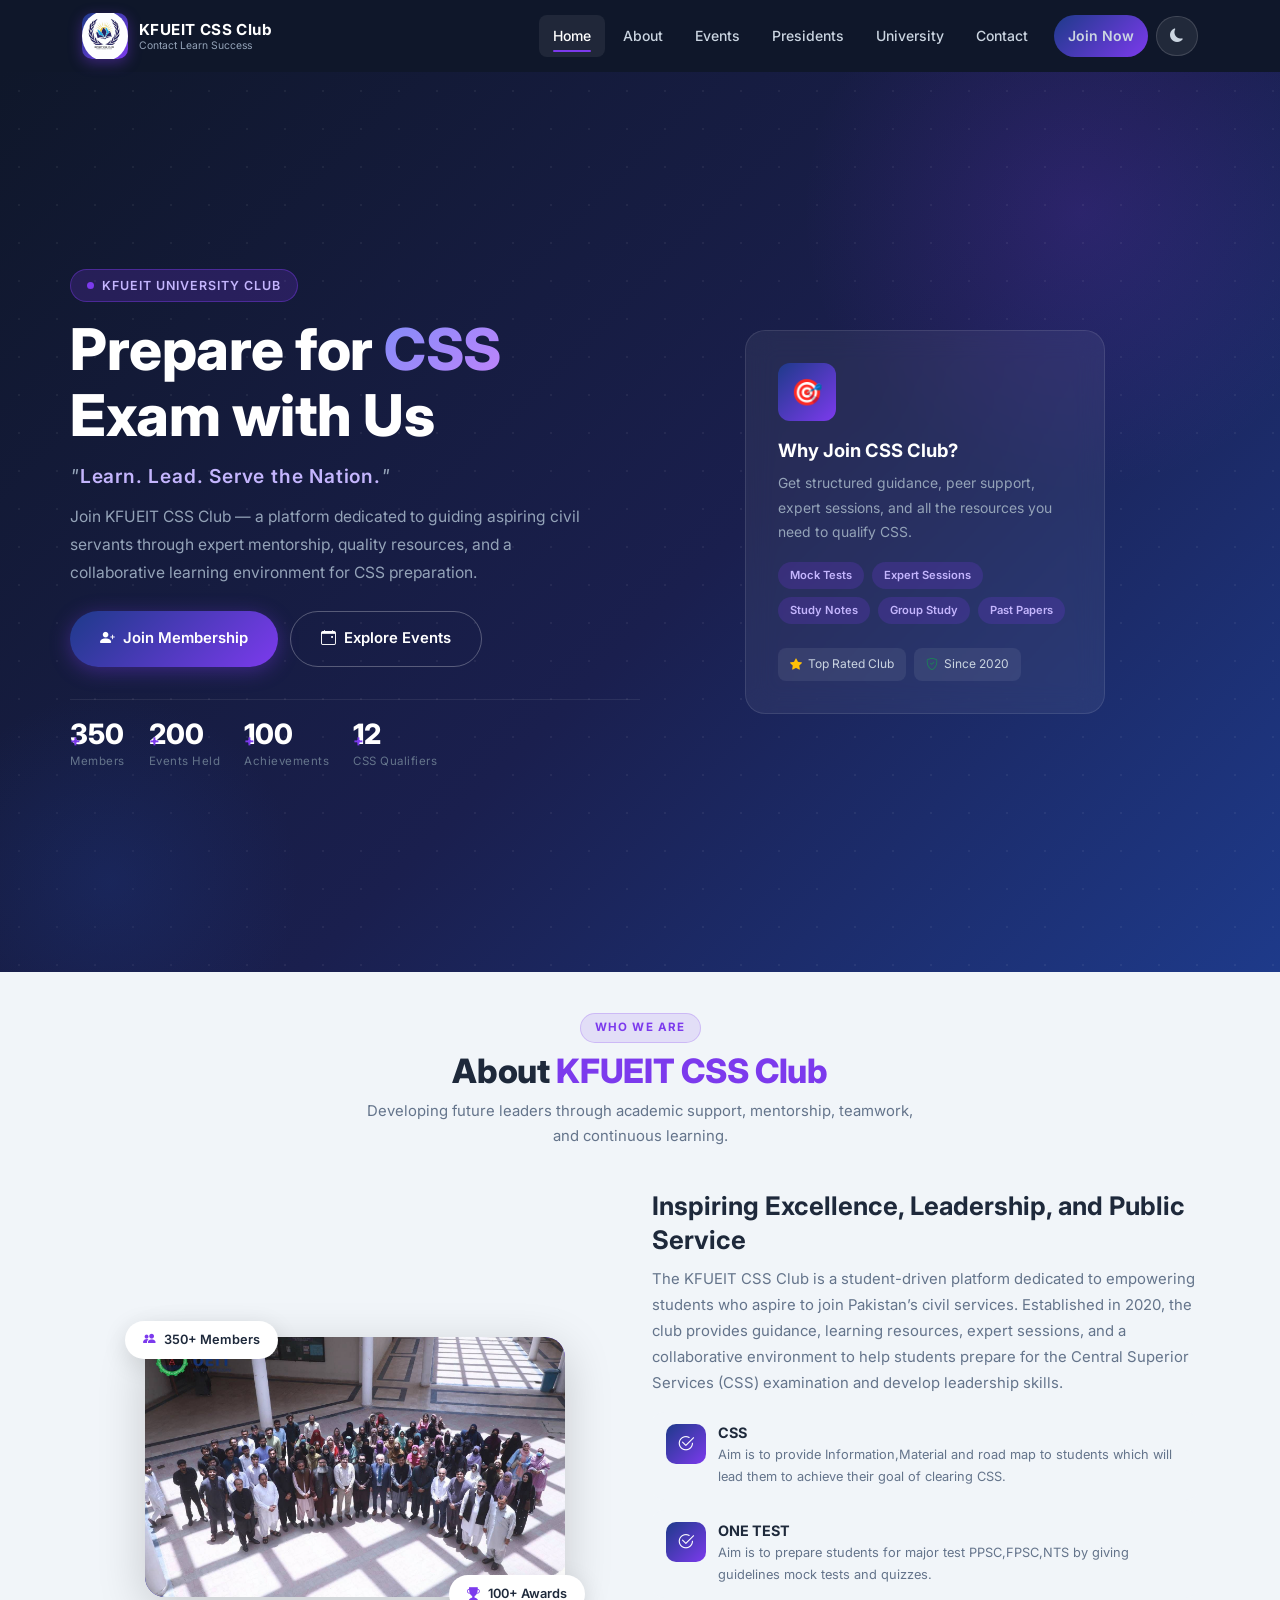
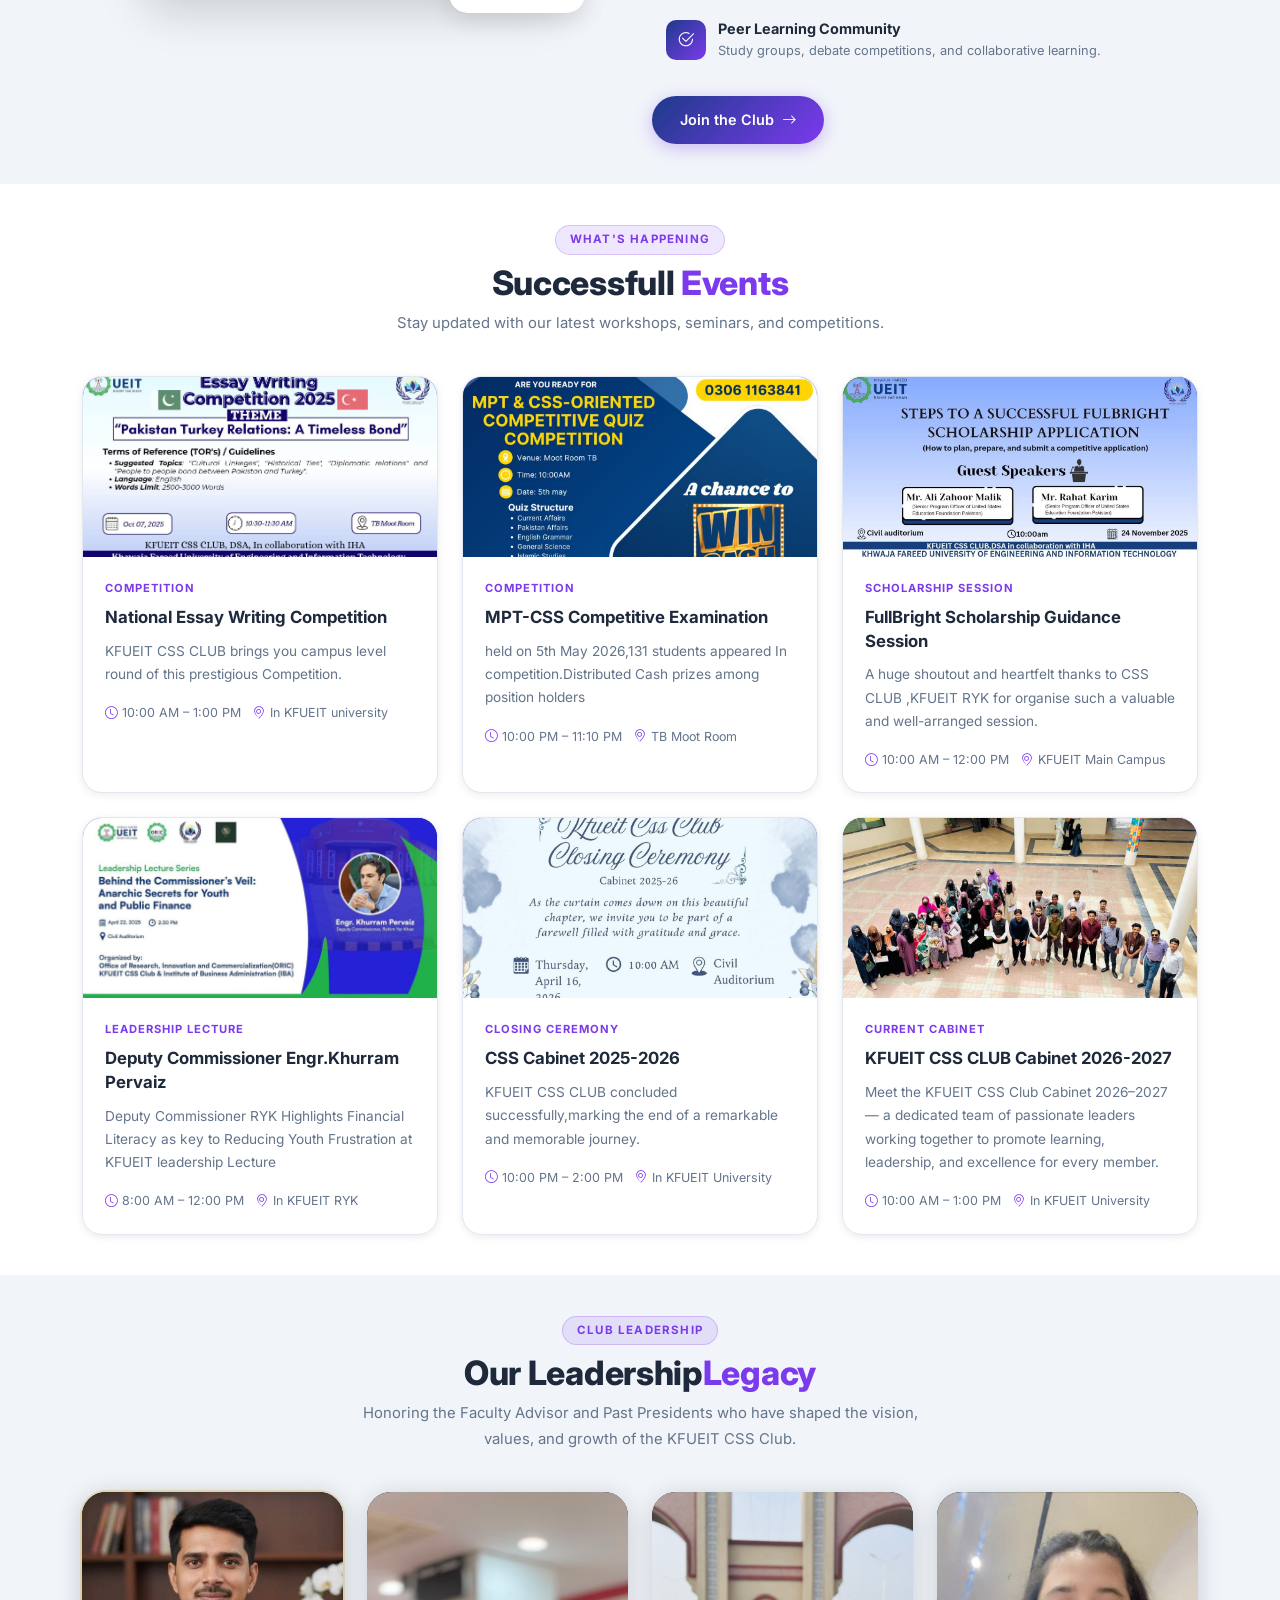
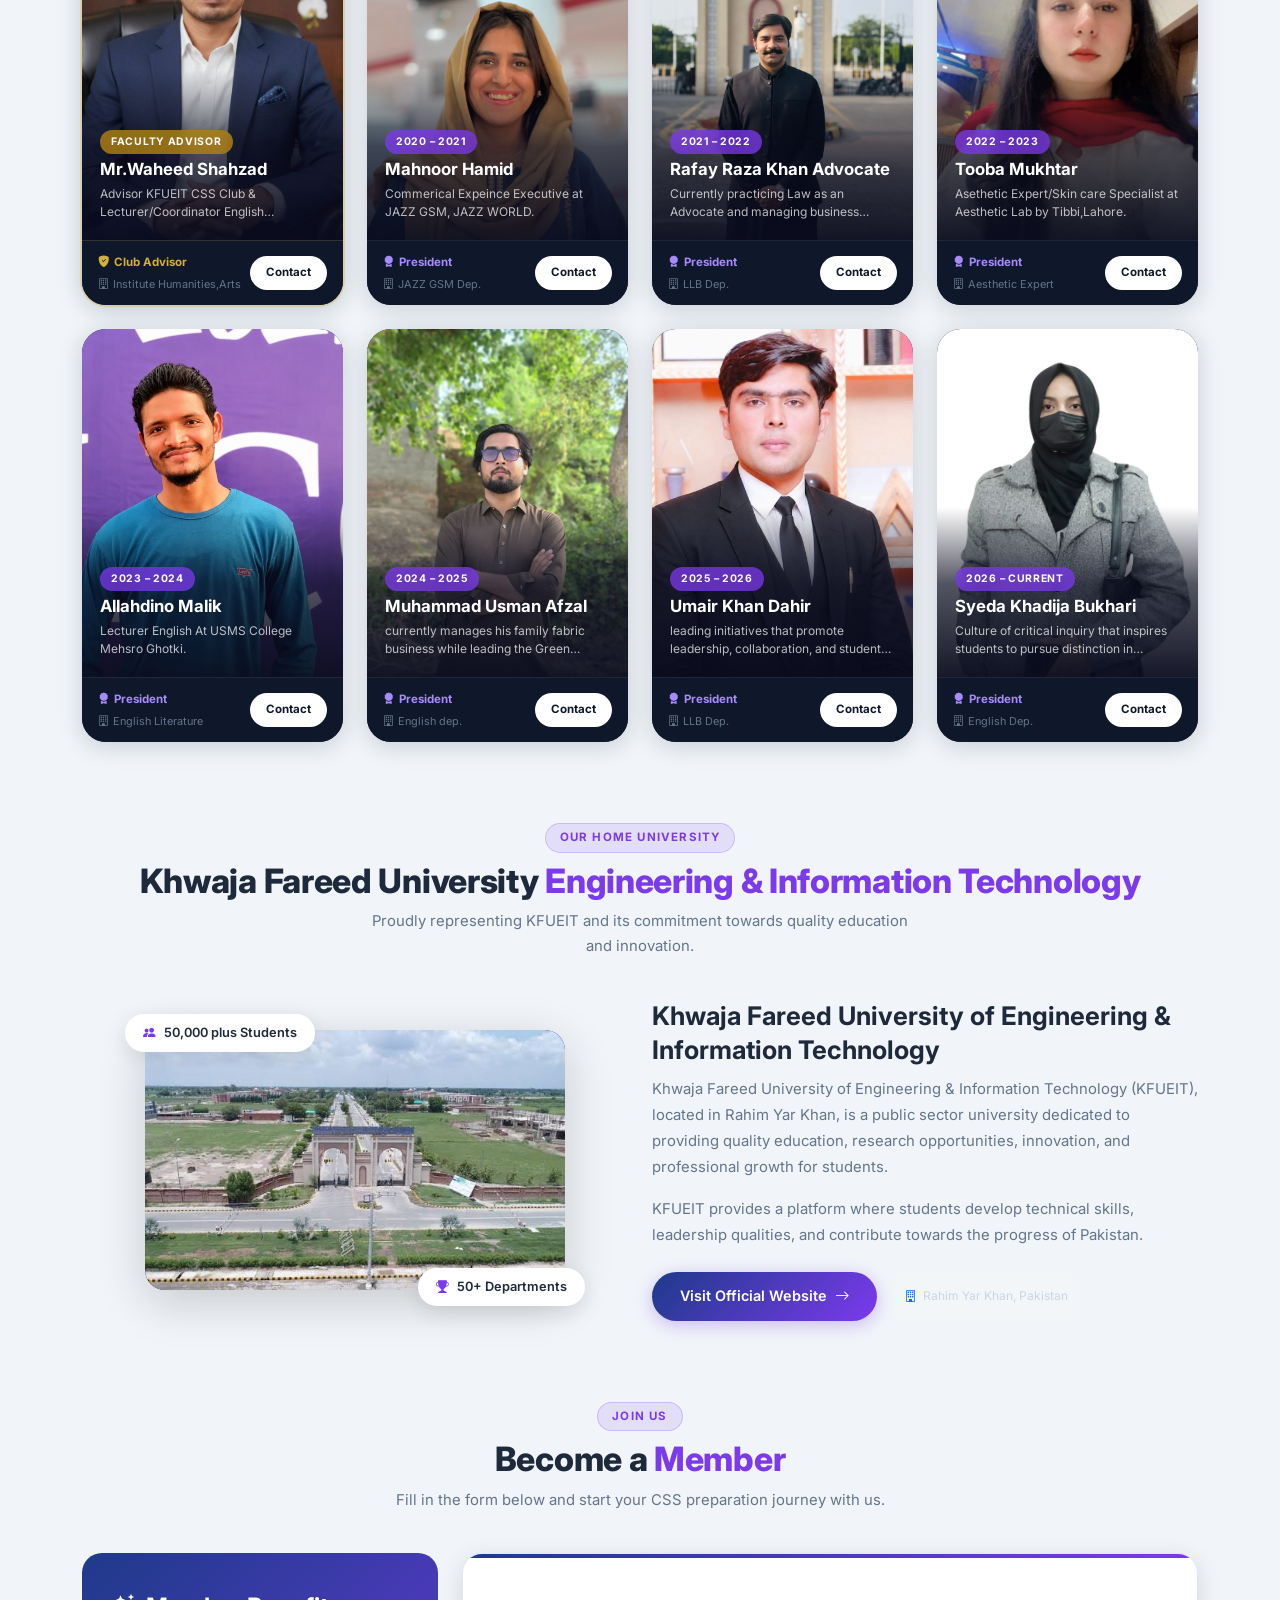
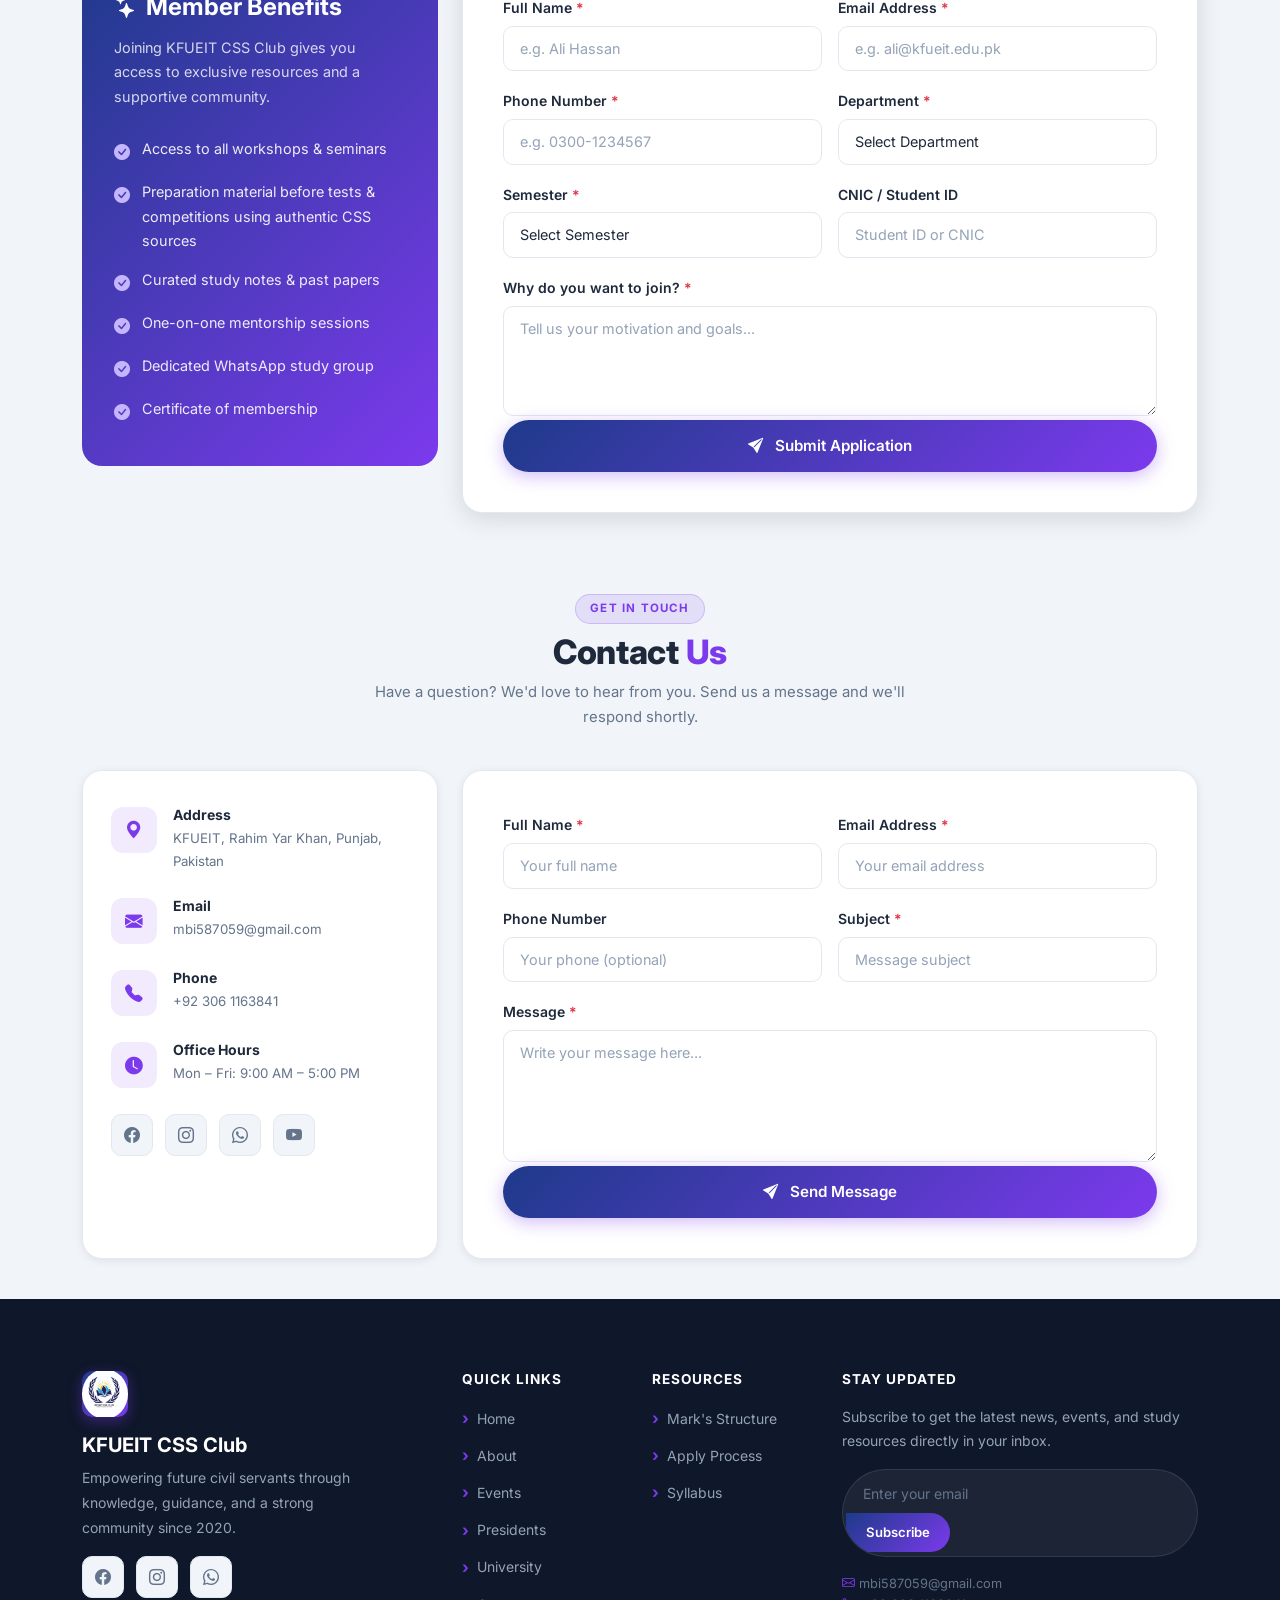
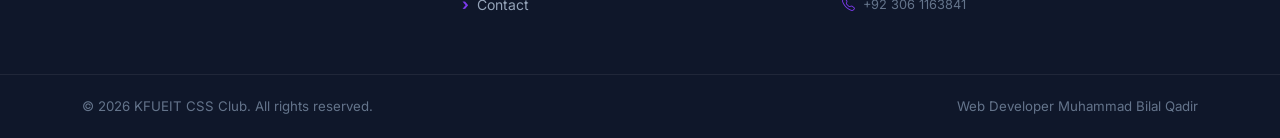
==== index.html @ d423f057 "Add headings, text lines, and dividers" ====
<!DOCTYPE html>
<html lang="en" data-theme="light">
<head>
  <meta charset="UTF-8" />
  <meta name="viewport" content="width=device-width, initial-scale=1.0" />
  <meta name="description" content="KFUEIT CSS Club - Central Superior Services Club. Learn, Lead, Serve the Nation." />
  <meta name="keywords" content="KFUEIT, CSS Club, Central Superior Services, Pakistan, University Club" />
  <title>KFUEIT CSS Club | Learn. Lead. Serve the Nation.</title>
  <!-- Bootstrap 5 -->
  <link href="https://cdn.jsdelivr.net/npm/bootstrap@5.3.2/dist/css/bootstrap.min.css" rel="stylesheet" />
  <!-- Bootstrap Icons -->
  <link href="https://cdn.jsdelivr.net/npm/bootstrap-icons@1.11.3/font/bootstrap-icons.css" rel="stylesheet" />
  <!-- Google Fonts -->
  <link href="https://fonts.googleapis.com/css2?family=Inter:wght@300;400;500;600;700;800;900&display=swap" rel="stylesheet" />
  <!-- Custom CSS -->
  <link rel="stylesheet" href="style.css" />
</head>
<body>   

<!-- ========== PRELOADER ========== -->
<div id="preloader">
  <div class="preloader-inner">
    <div class="preloader-logo">KFUEIT <span>CSS</span></div>
    <div class="preloader-spinner"></div>
    <p class="preloader-text">Loading...</p>
  </div>
</div>

<!-- ========== NAVBAR ========== -->
<nav class="navbar navbar-expand-lg" id="mainNav">
  <div class="container">
    <!-- Brand -->
    <a class="navbar-brand" href="index.html">
      <div class="brand-logo">
    <img src="Kfueitcsslogo.jpg" alt="KFUEIT CSS Club Logo" class="logo-img">
</div>
      <div class="brand-text">
        <span class="club-name">KFUEIT CSS Club</span>
        <span class="club-sub">Contact Learn Success</span>
      </div>
    </a>
    <!-- Toggler -->
    <button class="navbar-toggler" type="button" data-bs-toggle="collapse" data-bs-target="#navMenu">
      <span class="navbar-toggler-icon"></span>
    </button>
    <!-- Menu -->
    <div class="collapse navbar-collapse" id="navMenu">
      <ul class="navbar-nav ms-auto align-items-lg-center gap-lg-1">
        <li class="nav-item"><a class="nav-link active" href="#home">Home</a></li>
        <li class="nav-item"><a class="nav-link" href="#about">About</a></li>
        <li class="nav-item"><a class="nav-link" href="#events">Events</a></li>
        <li class="nav-item"><a class="nav-link" href="#gallery">Presidents</a></li>
        <li class="nav-item"><a class="nav-link" href="#University">University</a></li>
        <li class="nav-item"><a class="nav-link" href="#contact">Contact</a></li>
        <li class="nav-item ms-lg-2">
          <a class="nav-link nav-join-btn" href="#membership">Join Now</a>
        </li>
        <li class="nav-item ms-lg-1">
          <button id="darkModeToggle" title="Toggle Dark Mode">
            <i class="bi bi-moon-fill"></i>
          </button>
        </li>
      </ul>
    </div>
  </div>
</nav>
<!-- ========== HERO ========== -->
<section id="home" class="hero-section">
  <div class="hero-particles"></div>
  <div class="container">
    <div class="row align-items-center py-3" style="min-height:calc(100vh - 70px)">
      <div class="col-lg-6 hero-content" data-aos="fade-right">
        <div class="hero-badge"><span class="dot"></span> KFUEIT University Club</div>
        <h1 class="hero-title">
          Prepare for <span class="highlight">CSS</span><br/>
          Exam with Us
        </h1>
        <p class="hero-tagline">"<strong>Learn. Lead. Serve the Nation.</strong>"</p>
        <p class="hero-desc">
          Join KFUEIT CSS Club — a platform dedicated to guiding aspiring civil servants through expert mentorship, quality resources, and a collaborative learning environment for CSS preparation.
        </p>
        <div class="hero-actions">
          <a href="#membership" class="btn-hero-primary">
            <i class="bi bi-person-plus-fill"></i> Join Membership
          </a>
          <a href="#events" class="btn-hero-outline">
            <i class="bi bi-calendar-event"></i> Explore Events
          </a>
        </div>
        <div class="hero-stats">
          <div class="hero-stat-item">
            <span class="stat-number counter" data-target="350">0</span><sup>+</sup>
            <span class="stat-label">Members</span>
          </div>
          <div class="hero-stat-item">
            <span class="stat-number counter" data-target="200">0</span><sup>+</sup>
            <span class="stat-label">Events Held</span>
          </div>
          <div class="hero-stat-item">
            <span class="stat-number counter" data-target="100">0</span><sup>+</sup>
            <span class="stat-label">Achievements</span>
          </div>
          <div class="hero-stat-item">
            <span class="stat-number counter" data-target="12">0</span><sup>+</sup>
            <span class="stat-label">CSS Qualifiers</span>
          </div>
        </div> 
      </div>
      <div class="col-lg-6 d-flex justify-content-center mt-3 mt-lg-0" data-aos="fade-left">
        <div class="hero-card-float">
          <div class="card-icon">🎯</div>
          <h4>Why Join CSS Club?</h4>
          <p>Get structured guidance, peer support, expert sessions, and all the resources you need to qualify CSS.</p>
          <div class="card-tags">
            <span class="tag">Mock Tests</span>
            <span class="tag">Expert Sessions</span>
            <span class="tag">Study Notes</span>
            <span class="tag">Group Study</span>
            <span class="tag">Past Papers</span>
          </div>
          <div class="mt-4 d-flex gap-2">
            <div class="mini-stat">
              <i class="bi bi-star-fill text-warning"></i>
              <span>Top Rated Club</span>
            </div>
            <div class="mini-stat">
              <i class="bi bi-shield-check text-success"></i>
              <span>Since 2020</span>
            </div>
          </div>
        </div>
      </div>
    </div>
  </div>
  <!-- <div class="scroll-indicator">
    <span>Scroll Down</span>
    <div class="arrow"></div>
  </div> -->
</section>

<!-- ========== ABOUT PREVIEW ========== -->
<section id="about" class="section-pad bg-light-custom">
  <div class="container">
    <div class="section-header text-center" data-aos="fade-up">
      <span class="section-badge">Who We Are</span>
      <h2 class="section-title">About <span class="text-purple">KFUEIT CSS Club</span></h2>
      <p class="section-desc">Developing future leaders through academic support, mentorship, teamwork, and continuous learning.</p>
    </div>
    <div class="row align-items-center g-4 mt-0">
      <div class="col-lg-6" data-aos="fade-right">
        <div class="about-img-wrap">
          <div class="about-img-main d-flex align-items-center justify-content-center">
            <img src="About CSS.jpg" alt="KFUEIT CSS Club Group Photo"
                 style="width:100%;height:100%;object-fit:cover;border-radius:inherit;" />
          </div>
          <div class="about-badge-float top-badge">
            <i class="bi bi-people-fill"></i> 350+ Members
          </div>
          <div class="about-badge-float bottom-badge">
            <i class="bi bi-trophy-fill"></i> 100+ Awards
          </div>
        </div>
      </div>
      <div class="col-lg-6" data-aos="fade-left">
        <h3 class="about-heading">Inspiring Excellence, Leadership, and Public Service</h3>
        <p class="about-text">
          The KFUEIT CSS Club is a student-driven platform dedicated to empowering students who aspire to join Pakistan’s civil services. Established in 2020, the club provides guidance, learning resources, expert sessions, and a collaborative environment to help students prepare for the Central Superior Services (CSS) examination and develop leadership skills.
        </p>
        <div class="about-features">
          <div class="feature-item">
            <div class="feature-icon"><i class="bi bi-check2-circle"></i></div>
            <div>
              <h6>CSS</h6>
              <p>Aim is to provide Information,Material and road map to students which will lead them to achieve their goal of clearing CSS.</p>
            </div>
          </div>
          <div class="feature-item">
            <div class="feature-icon"><i class="bi bi-check2-circle"></i></div>
            <div>
              <h6>ONE TEST</h6>
              <p>Aim is to prepare students for major test PPSC,FPSC,NTS by giving guidelines mock tests and quizzes.</p>
            </div>
          </div>
          <div class="feature-item">
            <div class="feature-icon"><i class="bi bi-check2-circle"></i></div>
            <div>
              <h6>Peer Learning Community</h6>
              <p>Study groups, debate competitions, and collaborative learning.</p>
            </div>
          </div>
        </div>
        <a href="#membership" class="btn-primary-custom mt-3">Join the Club <i class="bi bi-arrow-right"></i></a>
      </div>
    </div>
  </div>
</section>

<!-- ========== STATS COUNTERS ========== -->
<!-- <section class="stats-section">
  <div class="container">
    <div class="row g-4 text-center">
      <div class="col-6 col-md-3" data-aos="zoom-in" data-aos-delay="0">
        <div class="stat-card">
          <div class="stat-icon"><i class="bi bi-people-fill"></i></div>
          <div class="stat-num counter" data-target="350">0</div><sup>+</sup>
          <div class="stat-lbl">Active Members</div>
        </div>
      </div>
      <div class="col-6 col-md-3" data-aos="zoom-in" data-aos-delay="100">
        <div class="stat-card">
          <div class="stat-icon"><i class="bi bi-calendar-check-fill"></i></div>
          <div class="stat-num counter" data-target="45">0</div><sup>+</sup>
          <div class="stat-lbl">Events Organized</div>
        </div>
      </div>
      <div class="col-6 col-md-3" data-aos="zoom-in" data-aos-delay="200">
        <div class="stat-card">
          <div class="stat-icon"><i class="bi bi-trophy-fill"></i></div>
          <div class="stat-num counter" data-target="28">0</div><sup>+</sup>
          <div class="stat-lbl">Achievements</div>
        </div>
      </div>
      <div class="col-6 col-md-3" data-aos="zoom-in" data-aos-delay="300">
        <div class="stat-card">
          <div class="stat-icon"><i class="bi bi-award-fill"></i></div>
          <div class="stat-num counter" data-target="12">0</div><sup>+</sup>
          <div class="stat-lbl">CSS Qualifiers</div>
        </div>
      </div>
    </div>
  </div>
</section> -->


<!-- ========== EVENTS ========== -->
<section id="events" class="section-pad">
  <div class="container">
    <div class="section-header text-center" data-aos="fade-up">
      <span class="section-badge">What's Happening</span>
      <h2 class="section-title">Successfull <span class="text-purple">Events</span></h2>
      <p class="section-desc">Stay updated with our latest workshops, seminars, and competitions.</p>
    </div>
    <div class="row g-4 mt-0">

      <!-- Event Card 1 -->
      <div class="col-md-6 col-lg-4" data-aos="fade-up" data-aos-delay="0">
        <div class="event-card">
          <div class="event-card-img">
            <!-- Cover image — click to open gallery modal -->
            <img src="assets/Event01/01P.jpg"
                 alt="CSS Essay Writing Masterclass"
                 class="event-cover-img"
                 onerror="this.style.display='none';"
                 data-bs-toggle="modal" data-bs-target="#eventModal1" />
            <!-- Emoji fallback shown when no cover image -->
            <span class="event-emoji">📚</span>
            <span class="event-date-badge">Sept 26, 2025</span>
            <!-- View Photos trigger -->
            <button class="event-gallery-btn"
                    data-bs-toggle="modal" data-bs-target="#eventModal1">
              <i class="bi bi-images"></i> View Photos
            </button>
          </div>
          <div class="event-card-body">
            <div class="event-category">Competition</div>
            <h5>National Essay Writing Competition</h5>
            <p>KFUEIT CSS CLUB brings you campus level round of this prestigious Competition.</p>
            <div class="event-meta">
              <span><i class="bi bi-clock"></i> 10:00 AM – 1:00 PM</span>
              <span><i class="bi bi-geo-alt"></i>In KFUEIT university</span>
            </div>
          </div>
        </div>
      </div>

      <!-- Event Card 2 -->
      <div class="col-md-6 col-lg-4" data-aos="fade-up" data-aos-delay="100">
        <div class="event-card">
          <div class="event-card-img" style="background: linear-gradient(135deg,#7C3AED,#1E3A8A);">
            <img src="assets/MPTCSS/event02F.jpg"
                 alt="Career in Civil Services"
                 class="event-cover-img"
                 onerror="this.style.display='none';"
                 data-bs-toggle="modal" data-bs-target="#eventModal2" />
            <span class="event-emoji">🎤</span>
            <span class="event-date-badge">May 13, 2025</span>
            <button class="event-gallery-btn"
                    data-bs-toggle="modal" data-bs-target="#eventModal2">
              <i class="bi bi-images"></i> View Photos
            </button>
          </div>
          <div class="event-card-body">
            <div class="event-category">Competition</div>
            <h5>MPT-CSS Competitive Examination</h5>
            <p>held on 5th May 2026,131 students appeared In competition.Distributed Cash prizes among position holders</p>
            <div class="event-meta">
              <span><i class="bi bi-clock"></i> 10:00 PM – 11:10 PM</span>
              <span><i class="bi bi-geo-alt"></i>TB Moot Room</span>
            </div>
          </div>
        </div>
      </div>

      <!-- Event Card 3 -->
      <div class="col-md-6 col-lg-4" data-aos="fade-up" data-aos-delay="200">
        <div class="event-card">
          <div class="event-card-img" style="background: linear-gradient(135deg,#0F172A,#1E3A8A);">
            <img src="assets/Event 04/first.jpg"
                 alt="Inter-University Debate"
                 class="event-cover-img"
                 onerror="this.style.display='none';"
                 data-bs-toggle="modal" data-bs-target="#eventModal3" />
            <span class="event-emoji">🏆</span>
            <span class="event-date-badge">Nov 25, 2025</span>
            <button class="event-gallery-btn"
                    data-bs-toggle="modal" data-bs-target="#eventModal3">
              <i class="bi bi-images"></i> View Photos
            </button>
          </div>
          <div class="event-card-body">
            <div class="event-category">Scholarship  Session</div>
            <h5>FullBright Scholarship Guidance Session</h5>
            <p>A huge shoutout and heartfelt thanks to CSS CLUB ,KFUEIT RYK for organise such a valuable and well-arranged session.</p>
            <div class="event-meta">
              <span><i class="bi bi-clock"></i> 10:00 AM – 12:00 PM</span>
              <span><i class="bi bi-geo-alt"></i> KFUEIT Main Campus</span>
            </div>
          </div>
        </div>
      </div>

      <!-- Event Card 4 -->
      <div class="col-md-6 col-lg-4" data-aos="fade-up" data-aos-delay="0">
        <div class="event-card">
          <div class="event-card-img" style="background: linear-gradient(135deg,#7C3AED,#0F172A);">
            <img src="assets/Event 07/first..jpg"
                 alt="CSS Mock Examination"
                 class="event-cover-img"
                 onerror="this.style.display='none';"
                 data-bs-toggle="modal" data-bs-target="#eventModal4" />
            <span class="event-emoji">📝</span>
            <span class="event-date-badge">Sep 5, 2025</span>
            <button class="event-gallery-btn"
                    data-bs-toggle="modal" data-bs-target="#eventModal4">
              <i class="bi bi-images"></i> View Photos
            </button>
          </div>
          <div class="event-card-body">
            <div class="event-category">leadership Lecture</div>
            <h5>Deputy Commissioner Engr.Khurram Pervaiz</h5>
            <p>Deputy Commissioner RYK Highlights Financial Literacy as key to Reducing Youth Frustration at KFUEIT leadership Lecture</p>
            <div class="event-meta">
              <span><i class="bi bi-clock"></i> 8:00 AM – 12:00 PM</span>
              <span><i class="bi bi-geo-alt"></i>In KFUEIT RYK</span>
            </div>
          </div>
        </div>
      </div>

      <!-- Event Card 5 -->
      <div class="col-md-6 col-lg-4" data-aos="fade-up" data-aos-delay="100">
        <div class="event-card">
          <div class="event-card-img" style="background: linear-gradient(135deg,#1E3A8A,#7C3AED);">
            <img src="assets/Event 03/First.jpg"
                 alt="Current Affairs Workshop"
                 class="event-cover-img"
                 onerror="this.style.display='none';"
                 data-bs-toggle="modal" data-bs-target="#eventModal5" />
            <span class="event-emoji">🌍</span>
            <span class="event-date-badge">Apr 19, 2026</span>
            <button class="event-gallery-btn"
                    data-bs-toggle="modal" data-bs-target="#eventModal5">
              <i class="bi bi-images"></i> View Photos
            </button>
          </div>
          <div class="event-card-body">
            <div class="event-category">Closing Ceremony</div>
            <h5>CSS Cabinet 2025-2026</h5>
            <p>KFUEIT CSS CLUB concluded successfully,marking the end of a remarkable and memorable journey.</p>
            <div class="event-meta">
              <span><i class="bi bi-clock"></i> 10:00 PM – 2:00 PM</span>
              <span><i class="bi bi-geo-alt"></i>In KFUEIT University</span>
            </div>
          </div>
        </div>
      </div>

      <!-- Event Card 6 -->
      <div class="col-md-6 col-lg-4" data-aos="fade-up" data-aos-delay="200">
        <div class="event-card">
          <div class="event-card-img" style="background: linear-gradient(135deg,#0F172A,#7C3AED);">
            <img src="assets/Event 09/group photo CSS club.jpg"
                 alt="Islamiat Deep Dive"
                 class="event-cover-img"
                 onerror="this.style.display='none';"
                 data-bs-toggle="modal" data-bs-target="#eventModal6" />
            <span class="event-emoji">📖</span>
            <span class="event-date-badge">Mar 20, 2026</span>
            <button class="event-gallery-btn"
                    data-bs-toggle="modal" data-bs-target="#eventModal6">
              <i class="bi bi-images"></i> View Photos
            </button>
          </div>
          <div class="event-card-body">
            <div class="event-category">Current Cabinet</div>
            <h5>KFUEIT CSS CLUB Cabinet 2026-2027</h5>
            <p>Meet the KFUEIT CSS Club Cabinet 2026–2027 — a dedicated team of passionate leaders working together to promote learning, leadership, and excellence for every member.</p>
            <div class="event-meta">
              <span><i class="bi bi-clock"></i> 10:00 AM – 1:00 PM</span>
              <span><i class="bi bi-geo-alt"></i>In KFUEIT University</span>
            </div>
          </div>
        </div>
      </div>

    </div>
  </div>
</section>

<!-- ============================================================
     EVENT GALLERY MODALS
     One modal per event. Photos: cover + photo1..photo8
     Replace placeholder paths with real images when available.
     ============================================================ -->

<!-- Macro: each modal shares the same structure.
     The lightbox JS reads data-photos from the modal element.     -->

<!-- Modal 1 — CSS Essay Writing Masterclass -->
<div class="modal fade event-gallery-modal" id="eventModal1" tabindex="-1"
     aria-label="CSS Essay Writing Masterclass Gallery"
     data-event-title="CSS Essay Writing Masterclass"
     data-photos='[
       "assets/Event01/02.jpg",
       "assets/Event01/03.jpg",
       "assets/Event01/04.jpg",
       "assets/Event01/05p.jpg",
       "assets/Event01/06.jpg",
       "assets/Event01/07.jpg",
       "assets/Event01/08.jpg",
       "assets/Event01/09.jpg",
       "assets/Event01/10.jpg"
     ]'>
  <div class="modal-dialog modal-xl modal-dialog-centered modal-dialog-scrollable">
    <div class="modal-content egm-content">
      <div class="modal-header egm-header">
        <h5 class="modal-title egm-title">
          <i class="bi bi-images me-2"></i>CSS Essay Writing Masterclass
        </h5>
        <button type="button" class="btn-close btn-close-white" data-bs-dismiss="modal"></button>
      </div>
      <div class="modal-body egm-body">
        <!-- Thumbnail grid — populated by JS -->
        <div class="egm-grid" id="egmGrid1"></div>
      </div>
    </div>
  </div>
</div>

<!-- Modal 2 — Career in Civil Services Alumni Talk -->
<div class="modal fade event-gallery-modal" id="eventModal2" tabindex="-1"
     aria-label="Career in Civil Services Gallery"
     data-event-title="Career in Civil Services — Alumni Talk"
     data-photos='[
       "assets/MPTCSS/event02F.jpg",
       "assets/MPTCSS/01.jpeg",
       "assets/MPTCSS/03.jpeg",
       "assets/MPTCSS/04.jpeg",
       "assets/MPTCSS/05.jpeg",
       "assets/MPTCSS/06.jpeg",
       "assets/MPTCSS/07.jpeg",
       "assets/MPTCSS/08.jpeg",
       "assets/MPTCSS/02.jpeg"

     ]'>
  <div class="modal-dialog modal-xl modal-dialog-centered modal-dialog-scrollable">
    <div class="modal-content egm-content">
      <div class="modal-header egm-header">
        <h5 class="modal-title egm-title">
          <i class="bi bi-images me-2"></i>Career in Civil Services — Alumni Talk
        </h5>
        <button type="button" class="btn-close btn-close-white" data-bs-dismiss="modal"></button>
      </div>
      <div class="modal-body egm-body">
        <div class="egm-grid" id="egmGrid2"></div>
      </div>
    </div>
  </div>
</div>

<!-- Modal 3 — Inter-University Debate Competition -->
<div class="modal fade event-gallery-modal" id="eventModal3" tabindex="-1"
     aria-label="Debate Competition Gallery"
     data-event-title="Inter-University Debate Competition"
     data-photos='[
       "assets/Event 04/1.jpg",
       "assets/Event 04/2.jpg",
       "assets/Event 04/3.jpg",
       "assets/Event 04/4.jpg",
       "assets/Event 04/5.jpg",
       "assets/Event 04/6.jpg",
       "assets/Event 04/7.jpg",
       "assets/Event 04/8.jpg",
       "assets/Event 04/9.jpg"
     ]'>
  <div class="modal-dialog modal-xl modal-dialog-centered modal-dialog-scrollable">
    <div class="modal-content egm-content">
      <div class="modal-header egm-header">
        <h5 class="modal-title egm-title">
          <i class="bi bi-images me-2"></i>Inter-University Debate Competition
        </h5>
        <button type="button" class="btn-close btn-close-white" data-bs-dismiss="modal"></button>
      </div>
      <div class="modal-body egm-body">
        <div class="egm-grid" id="egmGrid3"></div>
      </div>
    </div>
  </div>
</div>

<!-- Modal 4 — CSS Mock Examination -->
<div class="modal fade event-gallery-modal" id="eventModal4" tabindex="-1"
     aria-label="Mock Examination Gallery"
     data-event-title="CSS Mock Examination — Paper I"
     data-photos='[
       "assets/Event 07/first..jpg",
       "assets/Event 07/2.jpg",
       "assets/Event 07/3.jpg",
       "assets/Event 07/4.jpg",
       "assets/Event 07/5.jpg",
       "assets/Event 07/6.jpg",
       "assets/Event 07/7.jpg",
       "assets/Event 07/8.jpg",
       "assets/Event 07/1.jpg"
     ]'>
  <div class="modal-dialog modal-xl modal-dialog-centered modal-dialog-scrollable">
    <div class="modal-content egm-content">
      <div class="modal-header egm-header">
        <h5 class="modal-title egm-title">
          <i class="bi bi-images me-2"></i>CSS Mock Examination — Paper I
        </h5>
        <button type="button" class="btn-close btn-close-white" data-bs-dismiss="modal"></button>
      </div>
      <div class="modal-body egm-body">
        <div class="egm-grid" id="egmGrid4"></div>
      </div>
    </div>
  </div>
</div>

<!-- Modal 5 — Current Affairs Workshop -->
<div class="modal fade event-gallery-modal" id="eventModal5" tabindex="-1"
     aria-label="Current Affairs Workshop Gallery"
     data-event-title="Current Affairs &amp; Pakistan Studies"
     data-photos='[
       "assets/Event 03/First.jpg",
       "assets/Event 03/2.jpg",
       "assets/Event 03/3.jpg",
       "assets/Event 03/4.jpg",
       "assets/Event 03/5.jpg",
       "assets/Event 03/6.jpg",
       "assets/Event 03/7.jpg",
       "assets/Event 03/8.jpg",
       "assets/Event 03/1.jpg"
     ]'>
  <div class="modal-dialog modal-xl modal-dialog-centered modal-dialog-scrollable">
    <div class="modal-content egm-content">
      <div class="modal-header egm-header">
        <h5 class="modal-title egm-title">
          <i class="bi bi-images me-2"></i>Current Affairs &amp; Pakistan Studies
        </h5>
        <button type="button" class="btn-close btn-close-white" data-bs-dismiss="modal"></button>
      </div>
      <div class="modal-body egm-body">
        <div class="egm-grid" id="egmGrid5"></div>
      </div>
    </div>
  </div>
</div>

<!-- Modal 6 — Islamiat Deep Dive -->
<div class="modal fade event-gallery-modal" id="eventModal6" tabindex="-1"
     aria-label="Islamiat Deep Dive Gallery"
     data-event-title="Islamiat &amp; Pakistan Affairs Deep Dive"
     data-photos='[
       "assets/Event 09/1.jpg",
       "assets/Event 09/2.jpg",
       "assets/Event 09/3.jpg",
       "assets/Event 09/4.jpg",
       "assets/Event 09/5.jpg",
       "assets/Event 09/6.jpg",
       "assets/Event 09/7.jpg",
       "assets/Event 09/8.jpg",
       "assets/Event 09/9.jpg"
     ]'>
  <div class="modal-dialog modal-xl modal-dialog-centered modal-dialog-scrollable">
    <div class="modal-content egm-content">
      <div class="modal-header egm-header">
        <h5 class="modal-title egm-title">
          <i class="bi bi-images me-2"></i>Islamiat &amp; Pakistan Affairs Deep Dive
        </h5>
        <button type="button" class="btn-close btn-close-white" data-bs-dismiss="modal"></button>
      </div>
      <div class="modal-body egm-body">
        <div class="egm-grid" id="egmGrid6"></div>
      </div>
    </div>
  </div>
</div>

<!-- Lightbox overlay — shared across all event modals -->
<div id="egmLightbox" role="dialog" aria-modal="true" aria-label="Photo viewer">
  <button id="egmLbClose" aria-label="Close"><i class="bi bi-x-lg"></i></button>
  <button id="egmLbPrev"  aria-label="Previous"><i class="bi bi-chevron-left"></i></button>
  <button id="egmLbNext"  aria-label="Next"><i class="bi bi-chevron-right"></i></button>
  <div id="egmLbImgWrap">
    <img id="egmLbImg" src="" alt="Event photo" />
    <div id="egmLbCounter"></div>
  </div>
</div>

<!-- ========== PAST PRESIDENTS ========== -->
<section id="gallery" class="section-pad">
  <div class="container">

    <!-- Section Header -->
    <div class="section-header text-center" data-aos="fade-up">
      <span class="section-badge">Club Leadership</span>
      <!-- <span class="section-badge"></span> -->
      <h2 class="section-title">Our Leadership<span class="text-purple">Legacy</h2>
      <p class="section-desc">Honoring the Faculty Advisor and Past Presidents who have shaped the vision, values, and growth of the KFUEIT CSS Club.</p>
    </div>

    <!-- Cards Grid — 4 per row desktop · 2 tablet · 1 mobile -->
    <div class="row g-4 mt-0 justify-content-center">

      <!-- ── ADVISOR ── -->
      <div class="col-12 col-sm-6 col-lg-3" data-aos="fade-up" data-aos-delay="0">
        <div class="pc-card pc-card--advisor">
          <!-- full-bleed photo area -->
          <div class="pc-photo">
            <img src="advicor final.jpg" alt="Club Advisor"
                 onerror="this.style.display='none';this.nextElementSibling.style.display='flex';">
            <div class="pc-photo-fallback"><i class="bi bi-person-fill"></i></div>
            <!-- gradient overlay with text -->
            <div class="pc-overlay">
              <span class="pc-badge">Faculty Advisor</span>
              <h5 class="pc-name">Mr.Waheed Shahzad</h5>
              <p class="pc-bio">Advisor KFUEIT CSS Club & Lecturer/Coordinator English Programs.</p>
            </div>
          </div>
          <!-- info bar -->
          <div class="pc-info">
            <div class="pc-info-left">
              <span class="pc-role"><i class="bi bi-shield-fill-check"></i> Club Advisor</span>
              <span class="pc-dept"><i class="bi bi-building"></i>Institute Humanities,Arts .</span>
            </div>
            <a href="#contact" class="pc-btn">Contact</a>
          </div>
        </div>
      </div>

      <!-- ── President 2020–2021 ── -->
      <div class="col-12 col-sm-6 col-lg-3" data-aos="fade-up" data-aos-delay="60">
        <div class="pc-card">
          <div class="pc-photo">
            <img src="mahnoor.jpg" alt="Mahnoor"
                 onerror="this.style.display='none';this.nextElementSibling.style.display='flex';">
            <div class="pc-photo-fallback"><i class="bi bi-person-fill"></i></div>
            <div class="pc-overlay">
              <span class="pc-badge">2020 – 2021</span>
              <h5 class="pc-name"> Mahnoor Hamid</h5>
              <p class="pc-bio">
                Commerical Expeince Executive at JAZZ GSM, JAZZ WORLD.</p>
            </div>
          </div>
          <div class="pc-info">
            <div class="pc-info-left">
              <span class="pc-role"><i class="bi bi-award-fill"></i> President</span>
              <span class="pc-dept"><i class="bi bi-building"></i> JAZZ GSM Dep.</span>
            </div>
            <a href="#contact" class="pc-btn">Contact</a>
          </div>
        </div>
      </div>

      <!-- ── President 2021–2022 ── -->
      <div class="col-12 col-sm-6 col-lg-3" data-aos="fade-up" data-aos-delay="120">
        <div class="pc-card">
          <div class="pc-photo">
            <img src="rafay Mail.jpeg" alt="Sana Tariq"
                 onerror="this.style.display='none';this.nextElementSibling.style.display='flex';">
            <div class="pc-photo-fallback"><i class="bi bi-person-fill"></i></div>
            <div class="pc-overlay">
              <span class="pc-badge">2021 – 2022</span>
              <h5 class="pc-name">Rafay Raza Khan Advocate</h5>
              <p class="pc-bio">Currently practicing Law as an Advocate and managing business ventures.
            </div>
          </div>
          <div class="pc-info">
            <div class="pc-info-left">
              <span class="pc-role"><i class="bi bi-award-fill"></i> President</span>
              <span class="pc-dept"><i class="bi bi-building"></i>LLB Dep.</span>
            </div>
            <a href="#contact" class="pc-btn">Contact</a>
          </div>
        </div>
      </div>

      <!-- ── President 2022–2023 ── -->
      <div class="col-12 col-sm-6 col-lg-3" data-aos="fade-up" data-aos-delay="180">
        <div class="pc-card">
          <div class="pc-photo">
            <img src="Tooba.jpg" alt="Muhammad Usman"
                 onerror="this.style.display='none';this.nextElementSibling.style.display='flex';">
            <div class="pc-photo-fallback"><i class="bi bi-person-fill"></i></div>
            <div class="pc-overlay">
              <span class="pc-badge">2022 – 2023</span>
              <h5 class="pc-name">Tooba Mukhtar</h5>
              <p class="pc-bio">Asethetic Expert/Skin care Specialist at Aesthetic Lab by Tibbi,Lahore.</p>
            </div>
          </div>
          <div class="pc-info">
            <div class="pc-info-left">
              <span class="pc-role"><i class="bi bi-award-fill"></i> President</span>
              <span class="pc-dept"><i class="bi bi-building"></i>Aesthetic Expert</span>
            </div>
            <a href="#contact" class="pc-btn">Contact</a>
          </div>
        </div>
      </div>

      <!-- ── President 2023–2024 ── -->
      <div class="col-12 col-sm-6 col-lg-3" data-aos="fade-up" data-aos-delay="0">
        <div class="pc-card">
          <div class="pc-photo">
            <img src="AD Malik.png" alt="Ayesha Siddiqui"
                 onerror="this.style.display='none';this.nextElementSibling.style.display='flex';">
            <div class="pc-photo-fallback"><i class="bi bi-person-fill"></i></div>
            <div class="pc-overlay">
              <span class="pc-badge">2023 – 2024</span>
              <h5 class="pc-name">Allahdino Malik</h5>
              <p class="pc-bio">
                Lecturer English At USMS College Mehsro Ghotki.</p>
            </div>
          </div>
          <div class="pc-info">
            <div class="pc-info-left">
              <span class="pc-role"><i class="bi bi-award-fill"></i> President</span>
              <span class="pc-dept"><i class="bi bi-building"></i> English Literature</span>
            </div>
            <a href="#contact" class="pc-btn">Contact</a>
          </div>
        </div>
      </div>

      <!-- ── President 2024–2025 ── -->
      <div class="col-12 col-sm-6 col-lg-3" data-aos="fade-up" data-aos-delay="60">
        <div class="pc-card">
          <div class="pc-photo">
            <img src="usman.jpg" alt="Ali Hamza Butt"
                 onerror="this.style.display='none';this.nextElementSibling.style.display='flex';">
            <div class="pc-photo-fallback"><i class="bi bi-person-fill"></i></div>
            <div class="pc-overlay">
              <span class="pc-badge">2024 – 2025</span>
              <h5 class="pc-name">Muhammad Usman Afzal</h5>
              <p class="pc-bio">currently manages his family fabric business while leading the Green Bangla Manthar initiative in his local area, promoting tree plantation, environmental sustainability, and community service.
                </p>
            </div>
          </div>
          <div class="pc-info">
            <div class="pc-info-left">
              <span class="pc-role"><i class="bi bi-award-fill"></i> President</span>
              <span class="pc-dept"><i class="bi bi-building"></i>English dep.</span>
            </div>
            <a href="#contact" class="pc-btn">Contact</a>
          </div>
        </div>
      </div>

      <!-- ── President 2025–2026 ── -->
      <div class="col-12 col-sm-6 col-lg-3" data-aos="fade-up" data-aos-delay="120">
        <div class="pc-card">
          <div class="pc-photo">
            <img src="Umair khan.jpeg" alt="Fatima Malik"
                 onerror="this.style.display='none';this.nextElementSibling.style.display='flex';">
            <div class="pc-photo-fallback"><i class="bi bi-person-fill"></i></div>
            <div class="pc-overlay">
              <span class="pc-badge">2025 – 2026</span>
              <h5 class="pc-name">Umair Khan Dahir</h5>
              <p class="pc-bio">leading initiatives that promote leadership, collaboration, and student engagement.
                .</p>
            </div>
          </div>
          <div class="pc-info">
            <div class="pc-info-left">
              <span class="pc-role"><i class="bi bi-award-fill"></i> President</span>
              <span class="pc-dept"><i class="bi bi-building"></i>LLB Dep.</span>
            </div>
            <a href="#contact" class="pc-btn">Contact</a>
          </div>
        </div>
      </div>

      <!-- ── President 2026–2027 ── -->
      <div class="col-12 col-sm-6 col-lg-3" data-aos="fade-up" data-aos-delay="180">
        <div class="pc-card">
          <div class="pc-photo">
            <img src="Khadija.jpg" alt="Omar Farooq"
                 onerror="this.style.display='none';this.nextElementSibling.style.display='flex';">
            <div class="pc-photo-fallback"><i class="bi bi-person-fill"></i></div>
            <div class="pc-overlay">
              <span class="pc-badge">2026 – Current</span>
              <h5 class="pc-name">Syeda Khadija Bukhari</h5>
              <p class="pc-bio">Culture of critical inquiry that inspires students to pursue distinction in competitive examinations and public service.</p>
            </div>
          </div>
          <div class="pc-info">
            <div class="pc-info-left">
              <span class="pc-role"><i class="bi bi-award-fill"></i> President</span>
              <span class="pc-dept"><i class="bi bi-building"></i>English Dep.</span>
            </div>
            <a href="#contact" class="pc-btn">Contact</a>
          </div>
        </div>
      </div>

    </div><!-- /row -->
  </div>
</section>

<!-- ========== NEWS ==========
<section id="news" class="section-pad">
  <div class="container">
    <div class="section-header text-center" data-aos="fade-up">
      <span class="section-badge">Stay Informed</span>
      <h2 class="section-title">Latest <span class="text-purple">News & Notices</span></h2>
      <p class="section-desc">Important announcements and updates from KFUEIT CSS Club.</p>
    </div>
    <div class="row g-4 mt-0">

      <div class="col-md-6 col-lg-4" data-aos="fade-up" data-aos-delay="0">
  <div class="news-card">
    <div class="news-card-top" style="background:linear-gradient(135deg,#16A34A,#0F172A);">
      <i class="bi bi-whatsapp fs-2"></i>
      <span class="news-tag">Community</span>
    </div> -->
<!-- 
    <div class="news-card-body">
      <div class="news-date">
        <i class="bi bi-chat-dots-fill"></i> Join Our Community
      </div>

      <h5>KFUEIT CSS Club WhatsApp Group</h5>

      <p>
        Join our official WhatsApp community to stay updated about CSS preparation,
        workshops, seminars, study materials, and club activities.
      </p>

      <a href="https://chat.whatsapp.com/Dm7dsuxnDN38mcqjIAsfRJ" target="_blank" class="news-read-more">
        Join WhatsApp Group 
        <i class="bi bi-arrow-right"></i>
      </a>
    </div>
  </div>
</div>

  <div class="col-md-6 col-lg-4" data-aos="fade-up" data-aos-delay="100">
  <div class="news-card">
    <div class="news-card-top" style="background:linear-gradient(135deg,#1877F2,#0F172A);">
      <i class="bi bi-facebook fs-2"></i>
      <span class="news-tag">Social Media</span>
    </div>

    <div class="news-card-body">
      <div class="news-date">
        <i class="bi bi-facebook"></i> Official Page
      </div>

      <h5>KFUEIT CSS Club Facebook Page</h5>

      <p>
        Follow our official Facebook page for latest announcements, event updates,
        achievements, and CSS Club activities.
      </p>

      <a href="YOUR_FACEBOOK_PAGE_LINK" target="_blank" class="news-read-more">
        Visit Facebook Page
        <i class="bi bi-arrow-right"></i>
      </a>
    </div>
  </div>
</div> -->
<!-- 
      <div class="col-md-6 col-lg-4" data-aos="fade-up" data-aos-delay="200">
  <div class="news-card">
    <div class="news-card-top news-image-top">
  <img src="uni-background card.jpg" 
       alt="KFUEIT University"
       class="news-cover-img">

  <span class="news-tag">University</span>
</div>
    <div class="news-card-body">
      <div class="news-date">
        <i class="bi bi-building"></i> KFUEIT Updates
      </div>

      <h5>KFUEIT Official Announcements</h5>

      <p>
        Stay connected with Khwaja Fareed University of Engineering & Information Technology 
        for official news, academic updates, admissions, events, and university announcements.
      </p>

      <a href="https://kfueit.edu.pk/" target="_blank" class="news-read-more">
        Visit University Website 
        <i class="bi bi-arrow-right"></i>
      </a>
    </div>
  </div>
</div>
</section> -->
<!-- ========== OUR UNIVERSITY SECTION ========== -->
<section id="university" class="section-pad bg-light-custom">
  <div class="container">

    <div class="section-header text-center" data-aos="fade-up">
      <span class="section-badge">Our Home University</span>
      <h2 class="section-title">
        Khwaja Fareed University <span class="text-purple">Engineering & Information Technology</span>
      </h2>
      <p class="section-desc">
        Proudly representing KFUEIT and its commitment towards quality education and innovation.
      </p>
    </div>

    <div class="row align-items-center g-5 mt-2">

      <!-- University Image -->
          </div>
    <div class="row align-items-center g-4 mt-0">
      <div class="col-lg-6" data-aos="fade-right">
        <div class="about-img-wrap">
          <div class="about-img-main d-flex align-items-center justify-content-center">
            <img src="uni-background card.jpg" alt="KFUEIT CSS Club Group Photo"
                 style="width:100%;height:100%;object-fit:cover;border-radius:inherit;" />
          </div>
          <div class="about-badge-float top-badge">
            <i class="bi bi-people-fill"></i> 50,000 plus Students
          </div>
          <div class="about-badge-float bottom-badge">
            <i class="bi bi-trophy-fill"></i> 50+ Departments
          </div>
        </div>
      </div>

      <!-- University Details -->
      <div class="col-lg-6" data-aos="fade-left">

        <h3 class="about-heading">
          Khwaja Fareed University of Engineering & Information Technology
        </h3>

        <p class="about-text">
          Khwaja Fareed University of Engineering & Information Technology (KFUEIT),
          located in Rahim Yar Khan, is a public sector university dedicated to
          providing quality education, research opportunities, innovation, and
          professional growth for students.
        </p>

        <p class="about-text">
          KFUEIT provides a platform where students develop technical skills,
          leadership qualities, and contribute towards the progress of Pakistan.
        </p>

        <div class="d-flex flex-wrap gap-3 mt-4">

          <a href="https://kfueit.edu.pk/" 
             target="_blank" 
             class="btn-primary-custom">
             Visit Official Website 
             <i class="bi bi-arrow-right"></i>
          </a>

          <div class="mini-stat">
            <i class="bi bi-building text-primary"></i>
            <span>Rahim Yar Khan, Pakistan</span>
          </div>

        </div>

      </div>

    </div>

  </div>
</section>
<!-- ========== MEMBERSHIP ========== -->
<section id="membership" class="section-pad bg-light-custom">
  <div class="container">
    <div class="section-header text-center" data-aos="fade-up">
      <span class="section-badge">Join Us</span>
      <h2 class="section-title">Become a <span class="text-purple">Member</span></h2>
      <p class="section-desc">Fill in the form below and start your CSS preparation journey with us.</p>
    </div>
    <div class="row g-4 mt-0 align-items-start">

      <!-- Benefits panel -->
      <div class="col-lg-4" data-aos="fade-right">
        <div class="membership-info">
          <h3><i class="bi bi-stars me-2"></i>Member Benefits</h3>
          <p>Joining KFUEIT CSS Club gives you access to exclusive resources and a supportive community.</p>
          <ul class="benefit-list">
            <li><i class="bi bi-check-circle-fill"></i> Access to all workshops &amp; seminars</li>
            <li><i class="bi bi-check-circle-fill"></i> Preparation material before tests & competitions using authentic CSS sources</li>
            <li><i class="bi bi-check-circle-fill"></i> Curated study notes & past papers</li>
            <li><i class="bi bi-check-circle-fill"></i> One-on-one mentorship sessions</li>
            <li><i class="bi bi-check-circle-fill"></i> Dedicated WhatsApp study group</li>
            <li><i class="bi bi-check-circle-fill"></i> Certificate of membership</li>
          </ul>
        </div>
      </div>

      <!-- Registration form -->
      <div class="col-lg-8" data-aos="fade-left">
        <div class="membership-card">
          <form id="membershipForm" method="POST" novalidate>
            <div id="membershipFormMsg" class="form-msg" style="display:none;"></div>
            <div class="row g-3">
              <div class="col-md-6">
                <label class="form-label" for="mem_name">Full Name <span class="text-danger">*</span></label>
                <input type="text" id="mem_name" name="name" class="form-control"
                       placeholder="e.g. Ali Hassan" required minlength="3" />
              </div>
              <div class="col-md-6">
                <label class="form-label" for="mem_email">Email Address <span class="text-danger">*</span></label>
                <input type="email" id="mem_email" name="email" class="form-control"
                       placeholder="e.g. ali@kfueit.edu.pk" required />
              </div>
              <div class="col-md-6">
                <label class="form-label" for="mem_phone">Phone Number <span class="text-danger">*</span></label>
                <input type="tel" id="mem_phone" name="phone" class="form-control"
                       placeholder="e.g. 0300-1234567" required />
              </div>
              <div class="col-md-6">
                <label class="form-label" for="mem_dept">Department <span class="text-danger">*</span></label>
                <select id="mem_dept" name="department" class="form-select" required>
                  <option value="" disabled selected>Select Department</option>
                  <option>Computer Science</option>
                  <option>Electrical Engineering</option>
                  <option>Mechanical Engineering</option>
                  <option>Civil Engineering</option>
                  <option>Business Administration</option>
                  <option>English Literature</option>
                  <option>Other</option>
                </select>
              </div>
              <div class="col-md-6">
                <label class="form-label" for="mem_semester">Semester <span class="text-danger">*</span></label>
                <select id="mem_semester" name="semester" class="form-select" required>
                  <option value="" disabled selected>Select Semester</option>
                  <option>1st</option><option>2nd</option><option>3rd</option>
                  <option>4th</option><option>5th</option><option>6th</option>
                  <option>7th</option><option>8th</option><option>Graduate</option>
                </select>
              </div>
              <div class="col-md-6">
                <label class="form-label" for="mem_cnic">CNIC / Student ID</label>
                <input type="text" id="mem_cnic" name="student_id" class="form-control"
                       placeholder="Student ID or CNIC" />
              </div>
              <div class="col-12">
                <label class="form-label" for="mem_motivation">Why do you want to join? <span class="text-danger">*</span></label>
                <textarea id="mem_motivation" name="motivation" class="form-control" rows="4"
                          placeholder="Tell us your motivation and goals..." required minlength="20"></textarea>
              </div>
              <div class="col-12 mt-1">
                <button type="submit" class="btn-submit">
                  <i class="bi bi-send-fill me-2"></i> Submit Application
                </button>
              </div>
            </div>
          </form>
        </div>
      </div>

    </div>
  </div>
</section>

<!-- ========== CONTACT ========== -->
<section id="contact" class="section-pad">
  <div class="container">
    <div class="section-header text-center" data-aos="fade-up">
      <span class="section-badge">Get In Touch</span>
      <h2 class="section-title">Contact <span class="text-purple">Us</span></h2>
      <p class="section-desc">Have a question? We'd love to hear from you. Send us a message and we'll respond shortly.</p>
    </div>
    <div class="row g-4 mt-0">

      <!-- Contact info -->
      <div class="col-lg-4" data-aos="fade-right">
        <div class="contact-info-card">
          <div class="contact-item">
            <div class="contact-icon"><i class="bi bi-geo-alt-fill"></i></div>
            <div>
              <h6>Address</h6>
              <p>KFUEIT, Rahim Yar Khan, Punjab, Pakistan</p>
            </div>
          </div>
          <div class="contact-item">
            <div class="contact-icon"><i class="bi bi-envelope-fill"></i></div>
            <div>
              <h6>Email</h6>
              <p>mbi587059@gmail.com</p>
            </div>
          </div>
          <div class="contact-item">
            <div class="contact-icon"><i class="bi bi-telephone-fill"></i></div>
            <div>
              <h6>Phone</h6>
              <p>+92 306 1163841</p>
            </div>
          </div>
          <div class="contact-item">
            <div class="contact-icon"><i class="bi bi-clock-fill"></i></div>
            <div>
              <h6>Office Hours</h6>
              <p>Mon – Fri: 9:00 AM – 5:00 PM</p>
            </div>
          </div>
          <div class="social-links">
            <a href="https://www.facebook.com/share/1dZ4iWUVBB/" class="social-btn" title="Facebook"><i class="bi bi-facebook"></i></a>
            <a href="https://www.instagram.com/kfueitcssclubofficial?igsh=OHhramhzY2k2dzBl" class="social-btn" title="Instagram"><i class="bi bi-instagram"></i></a>
            <!-- <a href="#" class="social-btn" title="Twitter/X"><i class="bi bi-twitter-x"></i></a> -->
            <a href="https://chat.whatsapp.com/Dm7dsuxnDN38mcqjIAsfRJ" class="social-btn" title="WhatsApp"><i class="bi bi-whatsapp"></i></a>
            <a href="#" class="social-btn" title="YouTube"><i class="bi bi-youtube"></i></a>
          </div>
        </div>
      </div>

      <!-- Contact form -->
      <div class="col-lg-8" data-aos="fade-left">
        <div class="contact-form-card">
          <form id="contactForm" method="POST" novalidate>
            <div id="contactFormMsg" class="form-msg" style="display:none;"></div>
            <div class="row g-3">
              <div class="col-md-6">
                <label class="form-label" for="con_name">Full Name <span class="text-danger">*</span></label>
                <input type="text" id="con_name" name="name" class="form-control"
                       placeholder="Your full name" required minlength="3" />
              </div>
              <div class="col-md-6">
                <label class="form-label" for="con_email">Email Address <span class="text-danger">*</span></label>
                <input type="email" id="con_email" name="email" class="form-control"
                       placeholder="Your email address" required />
              </div>
              <div class="col-md-6">
                <label class="form-label" for="con_phone">Phone Number</label>
                <input type="tel" id="con_phone" name="phone" class="form-control"
                       placeholder="Your phone (optional)" />
              </div>
              <div class="col-md-6">
                <label class="form-label" for="con_subject">Subject <span class="text-danger">*</span></label>
                <input type="text" id="con_subject" name="subject" class="form-control"
                       placeholder="Message subject" required minlength="3" />
              </div>
              <div class="col-12">
                <label class="form-label" for="con_message">Message <span class="text-danger">*</span></label>
                <textarea id="con_message" name="message" class="form-control" rows="5"
                          placeholder="Write your message here..." required minlength="10"></textarea>
              </div>
              <div class="col-12 mt-1">
                <button type="submit" class="btn-submit">
                  <i class="bi bi-send-fill me-2"></i> Send Message
                </button>
              </div>
            </div>
          </form>
        </div>
      </div>

    </div>
  </div>
</section>

<!-- ========== FOOTER ========== -->
<footer>
  <div class="container">
    <div class="row g-4">

      <!-- Brand col -->
      <div class="col-lg-4 col-md-6">
        <div class="footer-brand">
         <div class="brand-logo">
    <img src="Kfueitcsslogo.jpg" alt="KFUEIT CSS Club Logo" class="logo-img">
</div>
          <h5 class="mt-3" style="color:#fff;font-weight:700;">KFUEIT CSS Club</h5>
          <p>Empowering future civil servants through knowledge, guidance, and a strong community since 2020.</p>
          <div class="social-links mt-3">
            <a href="https://www.facebook.com/share/1dZ4iWUVBB/" class="social-btn"><i class="bi bi-facebook"></i></a>
            <a href="https://www.instagram.com/kfueitcssclubofficial?igsh=OHhramhzY2k2dzBl" class="social-btn"><i class="bi bi-instagram"></i></a>
            <!-- <a href="#" class="social-btn"><i class="bi bi-twitter-x"></i></a> -->
            <a href="https://chat.whatsapp.com/Dm7dsuxnDN38mcqjIAsfRJ" class="social-btn"><i class="bi bi-whatsapp"></i></a>
          </div>
        </div>
      </div>

      <!-- Quick links -->
      <div class="col-lg-2 col-md-6 col-6">
        <h6 class="footer-heading">Quick Links</h6>
        <div class="footer-links">
          <a href="#home">Home</a>
          <a href="#about">About</a>
          <a href="#events">Events</a>
          <a href="#gallery">Presidents</a>
          <a href="#university">University</a>
          <a href="#contact">Contact</a>
        </div>
      </div>

      <!-- Resources -->
      <div class="col-lg-2 col-md-6 col-6">
        <h6 class="footer-heading">Resources</h6>
        <div class="footer-links">
         <a href="#" data-bs-toggle="modal" data-bs-target="#pastPapersModal">
    Mark's Structure
</a>
         <a href="#" data-bs-toggle="modal" data-bs-target="#applyProcessModal">
    Apply Process
</a>
          <a href="#" data-bs-toggle="modal" data-bs-target="#syllabusModal">
    Syllabus
</a>
          
          <!-- <a href="#">CSS Guide</a> -->
        </div>
      </div>
<!-- ================= Syllabus Modal ================= -->
<div class="modal fade" id="syllabusModal" tabindex="-1" aria-labelledby="syllabusModalLabel" aria-hidden="true">
  <div class="modal-dialog modal-xl modal-dialog-centered">
    <div class="modal-content">

      <div class="modal-header">
        <h5 class="modal-title" id="syllabusModalLabel">
          CSS Examination Syllabus
        </h5>
        <button type="button" class="btn-close" data-bs-dismiss="modal"></button>
      </div>

      <div class="modal-body text-center">

        <img src="CSS-Sllybus.webp"
             alt="CSS Syllabus"
             class="img-fluid rounded shadow">

      </div>

    </div>
  </div>
</div>
<!-- ================= Past Papers Modal ================= -->
<div class="modal fade" id="pastPapersModal" tabindex="-1" aria-labelledby="pastPapersModalLabel" aria-hidden="true">
  <div class="modal-dialog modal-xl modal-dialog-centered">
    <div class="modal-content">

      <div class="modal-header">
        <h5 class="modal-title" id="pastPapersModalLabel">
          CSS Past Papers
        </h5>
        <button type="button" class="btn-close" data-bs-dismiss="modal"></button>
      </div>

      <div class="modal-body text-center">

        <img src="CSS-Exam structure.webp"
             alt="CSS Past Papers"
             class="img-fluid rounded shadow">

      </div>

    </div>
  </div>
</div>
<!-- ================= Apply Process Modal ================= -->
<div class="modal fade" id="applyProcessModal" tabindex="-1" aria-labelledby="applyProcessModalLabel" aria-hidden="true">
  <div class="modal-dialog modal-xl modal-dialog-centered">
    <div class="modal-content">

      <div class="modal-header">
        <h5 class="modal-title" id="applyProcessModalLabel">
          CSS Apply Process
        </h5>
        <button type="button" class="btn-close" data-bs-dismiss="modal"></button>
      </div>

      <div class="modal-body text-center">

        <img src="how to apply css exam.webp"
             alt="CSS Apply Process"
             class="img-fluid rounded shadow">

      </div>

    </div>
  </div>
</div>
      <!-- Newsletter -->
      <div class="col-lg-4 col-md-6">
        <h6 class="footer-heading">Stay Updated</h6>
        <p style="font-size:.875rem;color:#94A3B8;margin-bottom:16px;">
          Subscribe to get the latest news, events, and study resources directly in your inbox.
        </p>
        <div class="footer-newsletter">
          <div class="input-group">
            <input type="email" placeholder="Enter your email" />
            <button type="button">Subscribe</button>
          </div>
        </div>
        <div class="mt-3" style="font-size:.8rem;color:#64748B;">
          <i class="bi bi-envelope me-1" style="color:#7C3AED;"></i>mbi587059@gmail.com<br/>
          <i class="bi bi-telephone me-1 mt-1" style="color:#7C3AED;"></i> +92 306 1163841
        </div>
      </div>

    </div>
  </div>

  <!-- Footer bottom bar -->
  <div class="footer-bottom">
    <div class="container d-flex flex-wrap align-items-center justify-content-between gap-2">
      <span>&copy; 2026 KFUEIT CSS Club. All rights reserved.</span>
      <span>Web Developer <i></i>Muhammad Bilal Qadir
    </div>
  </div>
</footer>

<!-- ========== SCRIPTS ========== -->
<!-- Bootstrap 5 Bundle (includes Popper) — must come before script.js -->
<script src="https://cdn.jsdelivr.net/npm/bootstrap@5.3.2/dist/js/bootstrap.bundle.min.js"></script>
<!-- Supabase JS Client -->
<script src="https://cdn.jsdelivr.net/npm/@supabase/supabase-js@2/dist/umd/supabase.min.js"></script>
<!-- Supabase config (apna URL aur ANON KEY yahan dalein) -->
<script src="supabase-config.js"></script>
<!-- Forms ko Supabase se connect karne wali script -->
<script src="supabase-forms.js"></script>
<!-- Custom JS -->
<script src="script.js"></script>

</body>
</html>
---- style.css ----
/* =============================================================
   KFUEIT CSS Club — style.css
   Theme: Blue #1E3A8A | Navy #0F172A | Purple #7C3AED | White
   ============================================================= */

/* ---------- CSS Variables ---------- */
:root {
  --primary:      #1E3A8A;
  --navy:         #0F172A;
  --purple:       #7C3AED;
  --purple-light: #A78BFA;
  --white:        #FFFFFF;
  --light-bg:     #F1F5F9;
  --text:         #1E293B;
  --muted:        #64748B;
  --border:       #E2E8F0;
  --gradient:     linear-gradient(135deg, #1E3A8A 0%, #7C3AED 100%);
  --gradient-rev: linear-gradient(135deg, #7C3AED 0%, #1E3A8A 100%);
  --shadow-sm:    0 2px 8px rgba(0,0,0,.08);
  --shadow-md:    0 6px 24px rgba(0,0,0,.12);
  --shadow-lg:    0 12px 48px rgba(0,0,0,.18);
  --radius:       12px;
  --radius-lg:    20px;
  --transition:   .3s ease;
}

/* Dark mode */
[data-theme="dark"] {
  --white:    #0F172A;
  --light-bg: #1E293B;
  --text:     #F1F5F9;
  --muted:    #94A3B8;
  --border:   #334155;
}

/* ---------- Base ---------- */
*, *::before, *::after { box-sizing: border-box; margin: 0; padding: 0; }

html { scroll-behavior: smooth; }

body {
  font-family: 'Inter', 'Segoe UI', system-ui, sans-serif;
  background: var(--white);
  color: var(--text);
  line-height: 1.7;
  overflow-x: hidden;
  transition: background var(--transition), color var(--transition);
}

a { text-decoration: none; color: inherit; transition: color var(--transition); }
img { max-width: 100%; display: block; }
ul { list-style: none; padding: 0; margin: 0; }

/* ---------- Utility ---------- */
.text-purple     { color: var(--purple) !important; }
.bg-navy         { background: var(--navy) !important; }
.bg-light-custom { background: var(--light-bg) !important; }

/* =============================================================
   SCROLL OFFSET — sticky navbar compensation
   Navbar height = brand padding (13+13) + logo (44) = 70 px.
   We apply TWO complementary techniques so alignment is perfect
   in every scenario (link click, URL hash, keyboard navigation):
     1. scroll-padding-top on html  → browser-native hash jumps
     2. scroll-margin-top on every section → element-level offset
   ============================================================= */

/* ── CSS variable for navbar height ── */
:root {
  --nav-h: 70px;
}
@media (max-width: 991.98px) { :root { --nav-h: 66px; } }
@media (max-width: 767.98px) { :root { --nav-h: 62px; } }

/* ── Technique 1: native hash navigation ── */
html {
  scroll-padding-top: var(--nav-h);
}

/* ── Technique 2: scroll-margin-top per section ── */
section[id] {
  scroll-margin-top: var(--nav-h);
}

/* Hero is full-viewport — sits right below the navbar naturally */
#home {
  scroll-margin-top: 0;
  scroll-padding-top: 0;
}

/* ── Consistent vertical rhythm — single source of truth ── */
.section-pad,
#about,
#events,
#gallery,
#news,
#membership,
#contact {
  padding-top: 40px;
  padding-bottom: 40px;
}

.stats-section {
  padding-top: 40px;
  padding-bottom: 40px;
}

/* Section header: minimal gap so title + content are always together */
.section-header {
  margin-bottom: 16px;
}

@media (max-width: 991.98px) {
  .section-pad,
  #about, #events, #gallery,
  #news, #membership, #contact {
    padding-top: 36px;
    padding-bottom: 36px;
  }
  .stats-section   { padding-top: 32px; padding-bottom: 32px; }
  .section-header  { margin-bottom: 14px; }
  .about-img-wrap  { max-width: 300px; margin-bottom: 20px; }
  .membership-info { margin-top: 0; }
}

@media (max-width: 767.98px) {
  .section-pad,
  #about, #events, #gallery,
  #news, #membership, #contact {
    padding-top: 32px;
    padding-bottom: 32px;
  }
  .stats-section     { padding-top: 28px; padding-bottom: 28px; }
  .section-header    { margin-bottom: 12px; }
  .membership-card   { padding: 20px 16px; }
  .contact-form-card { padding: 20px 16px; }
  .hero-card-float   { padding: 20px 16px; }
  footer             { padding-top: 36px; }
  .footer-bottom     { justify-content: center; text-align: center; }
}

@media (max-width: 575.98px) {
  .section-pad,
  #about, #events, #gallery,
  #news, #membership, #contact {
    padding-top: 28px;
    padding-bottom: 28px;
  }
  .stats-section     { padding-top: 24px; padding-bottom: 24px; }
  .section-header    { margin-bottom: 10px; }
  .stat-num          { font-size: 2rem; }
  .hero-title        { font-size: 1.85rem; }
  .about-badge-float { display: none; }
}

/* =============================================================
   PRELOADER
   ============================================================= */
#preloader {
  position: fixed;
  inset: 0;
  z-index: 9999;
  background: var(--navy);
  display: flex;
  align-items: center;
  justify-content: center;
  flex-direction: column;
  gap: 18px;
  transition: opacity .5s ease, visibility .5s ease;
}
#preloader.hidden { opacity: 0; visibility: hidden; pointer-events: none; }

.preloader-inner { display: flex; flex-direction: column; align-items: center; gap: 14px; }

.preloader-logo {
  font-size: 2rem;
  font-weight: 900;
  color: #fff;
  letter-spacing: 3px;
  text-transform: uppercase;
}
.preloader-logo span { color: var(--purple); }

.preloader-spinner {
  width: 50px;
  height: 50px;
  border: 4px solid rgba(255,255,255,.12);
  border-top-color: var(--purple);
  border-radius: 50%;
  animation: spin .85s linear infinite;
}
.preloader-text { color: #94A3B8; font-size: .85rem; letter-spacing: 1px; }

@keyframes spin { to { transform: rotate(360deg); } }

/* =============================================================
   NAVBAR
   ============================================================= */
#mainNav {
  position: sticky;
  top: 0;
  z-index: 1000;
  background: var(--navy);
  padding: 0;
  transition: box-shadow var(--transition), background var(--transition);
}
#mainNav.scrolled {
  box-shadow: var(--shadow-md);
  background: rgba(15,23,42,.96);
  backdrop-filter: blur(12px);
}

/* Brand */
#mainNav .navbar-brand {
  display: flex;
  align-items: center;
  gap: 11px;
  padding: 13px 0;
}
.brand-logo {
  width: 44px; height: 44px;
  background: var(--gradient);
  border-radius: 10px;
  display: flex; align-items: center; justify-content: center;
  font-size: 1rem; font-weight: 900;
  color: #fff; flex-shrink: 0;
  box-shadow: 0 4px 14px rgba(124,58,237,.4);
}
.brand-text { display: flex; flex-direction: column; line-height: 1.25; }
.club-name { font-size: .95rem; font-weight: 700; color: #fff; letter-spacing: .4px; }
.club-sub  { font-size: .65rem; color: #94A3B8; }

/* Links */
#mainNav .nav-link {
  color: #CBD5E1 !important;
  font-size: .875rem;
  font-weight: 500;
  padding: 9px 14px !important;
  border-radius: 8px;
  position: relative;
  transition: color var(--transition), background var(--transition);
}
#mainNav .nav-link::after {
  content: '';
  position: absolute;
  bottom: 5px; left: 14px; right: 14px;
  height: 2px;
  background: var(--purple);
  border-radius: 2px;
  transform: scaleX(0);
  transition: transform var(--transition);
  transform-origin: center;
}
#mainNav .nav-link:hover,
#mainNav .nav-link.active {
  color: #fff !important;
  background: rgba(255,255,255,.07);
}
#mainNav .nav-link:hover::after,
#mainNav .nav-link.active::after { transform: scaleX(1); }

/* Join Now pill */
.nav-join-btn {
  background: var(--gradient) !important;
  color: #fff !important;
  padding: 9px 22px !important;
  border-radius: 50px !important;
  font-weight: 600 !important;
}
.nav-join-btn::after { display: none !important; }
.nav-join-btn:hover { opacity: .88; transform: translateY(-1px); }

/* Dark mode toggle */
#darkModeToggle {
  background: rgba(255,255,255,.08);
  border: 1px solid rgba(255,255,255,.14);
  border-radius: 50px;
  color: #CBD5E1;
  padding: 7px 13px;
  font-size: .85rem;
  cursor: pointer;
  transition: all var(--transition);
  display: flex; align-items: center; gap: 6px;
}
#darkModeToggle:hover { background: rgba(255,255,255,.16); color: #fff; }

/* Toggler icon */
.navbar-toggler         { border: 1px solid rgba(255,255,255,.2) !important; padding: 6px 10px !important; }
.navbar-toggler-icon    { background-image: url("data:image/svg+xml,%3csvg xmlns='http://www.w3.org/2000/svg' viewBox='0 0 30 30'%3e%3cpath stroke='rgba%28255,255,255,0.85%29' stroke-linecap='round' stroke-width='2' d='M4 7h22M4 15h22M4 23h22'/%3e%3c/svg%3e") !important; }

@media (max-width:991.98px) {
  #mainNav .navbar-collapse {
    background: #0F172A;
    padding: 14px 16px;
    border-top: 1px solid rgba(255,255,255,.06);
    margin-top: 6px;
    border-radius: var(--radius);
  }
  #mainNav .nav-link::after { display: none; }
}

/* =============================================================
   HERO SECTION
   ============================================================= */
.hero-section {
  position: relative;
  min-height: 100vh;
  background: linear-gradient(135deg, #0F172A 0%, #1a1f4e 55%, #1E3A8A 100%);
  display: flex;
  align-items: center;
  overflow: hidden;
}

/* Animated glow blobs */
.hero-section::before {
  content: '';
  position: absolute;
  width: 560px; height: 560px;
  background: radial-gradient(circle, rgba(124,58,237,.18) 0%, transparent 70%);
  top: -140px; right: -80px;
  border-radius: 50%;
  animation: pulseglow 7s ease-in-out infinite;
  pointer-events: none;
}
.hero-section::after {
  content: '';
  position: absolute;
  width: 380px; height: 380px;
  background: radial-gradient(circle, rgba(30,58,138,.3) 0%, transparent 70%);
  bottom: -100px; left: -80px;
  border-radius: 50%;
  animation: pulseglow 9s ease-in-out infinite reverse;
  pointer-events: none;
}
@keyframes pulseglow {
  0%,100% { transform: scale(1);    opacity: .6; }
  50%      { transform: scale(1.14); opacity: 1; }
}

/* Dot grid */
.hero-particles {
  position: absolute; inset: 0;
  background-image: radial-gradient(circle, rgba(255,255,255,.055) 1px, transparent 1px);
  background-size: 38px 38px;
  pointer-events: none;
}

.hero-content { position: relative; z-index: 2; padding: 36px 0 40px; }

/* Badge */
.hero-badge {
  display: inline-flex;
  align-items: center; gap: 8px;
  background: rgba(124,58,237,.2);
  border: 1px solid rgba(124,58,237,.42);
  color: #C4B5FD;
  font-size: .78rem; font-weight: 600;
  padding: 5px 16px;
  border-radius: 50px;
  letter-spacing: 1px;
  text-transform: uppercase;
  margin-bottom: 14px;
}
.hero-badge .dot {
  width: 7px; height: 7px;
  background: var(--purple);
  border-radius: 50%;
  animation: blink 1.6s ease-in-out infinite;
}
@keyframes blink { 0%,100%{opacity:1;} 50%{opacity:.2;} }

/* Title */
.hero-title {
  font-size: clamp(2rem, 5vw, 3.6rem);
  font-weight: 800;
  color: #fff;
  line-height: 1.15;
  margin-bottom: 12px;
  letter-spacing: -.5px;
}
.hero-title .highlight {
  background: linear-gradient(135deg, #818CF8, #C084FC);
  -webkit-background-clip: text;
  -webkit-text-fill-color: transparent;
  background-clip: text;
}

/* Tagline */
.hero-tagline {
  font-size: clamp(1rem, 2.2vw, 1.2rem);
  color: #94A3B8;
  margin-bottom: 10px;
  font-style: italic;
  letter-spacing: .8px;
}
.hero-tagline strong { color: #C4B5FD; font-style: normal; font-weight: 600; }

/* Description */
.hero-desc {
  font-size: .975rem;
  color: #94A3B8;
  max-width: 510px;
  margin-bottom: 24px;
  line-height: 1.8;
}

/* CTA Buttons */
.hero-actions { display: flex; flex-wrap: wrap; gap: 12px; margin-bottom: 32px; }

.btn-hero-primary {
  background: var(--gradient);
  color: #fff;
  padding: 14px 30px;
  border-radius: 50px;
  font-weight: 600; font-size: .93rem;
  border: none;
  box-shadow: 0 4px 20px rgba(124,58,237,.38);
  transition: transform var(--transition), box-shadow var(--transition);
  display: inline-flex; align-items: center; gap: 8px;
}
.btn-hero-primary:hover {
  transform: translateY(-3px);
  box-shadow: 0 8px 32px rgba(124,58,237,.52);
  color: #fff;
}

.btn-hero-outline {
  background: transparent;
  color: #fff;
  padding: 14px 30px;
  border-radius: 50px;
  font-weight: 600; font-size: .93rem;
  border: 1.5px solid rgba(255,255,255,.28);
  transition: all var(--transition);
  display: inline-flex; align-items: center; gap: 8px;
}
.btn-hero-outline:hover {
  background: rgba(255,255,255,.09);
  border-color: rgba(255,255,255,.6);
  color: #fff;
  transform: translateY(-3px);
}

/* Hero stats row */
.hero-stats {
  display: flex; flex-wrap: wrap; gap: 24px;
  padding-top: 20px;
  border-top: 1px solid rgba(255,255,255,.08);
}
.hero-stat-item { display: flex; flex-direction: column; }
.hero-stat-item .stat-number {
  font-size: 1.75rem; font-weight: 800;
  color: #fff; line-height: 1;
  display: inline;
}
.hero-stat-item sup { color: var(--purple); font-size: 1rem; font-weight: 700; }
.hero-stat-item .stat-label {
  font-size: .72rem; color: #64748B;
  letter-spacing: .5px; margin-top: 4px;
}

/* Floating card */
.hero-card-float {
  background: rgba(255,255,255,.06);
  backdrop-filter: blur(14px);
  border: 1px solid rgba(255,255,255,.1);
  border-radius: var(--radius-lg);
  padding: 32px;
  max-width: 360px; width: 100%;
  animation: floatY 4.5s ease-in-out infinite;
  position: relative; z-index: 2;
}
@keyframes floatY {
  0%,100% { transform: translateY(0); }
  50%      { transform: translateY(-14px); }
}
.hero-card-float .card-icon {
  width: 58px; height: 58px;
  background: var(--gradient);
  border-radius: var(--radius);
  display: flex; align-items: center; justify-content: center;
  font-size: 1.6rem; margin-bottom: 18px;
}
.hero-card-float h4 { color: #fff; font-size: 1.15rem; font-weight: 700; margin-bottom: 10px; }
.hero-card-float p  { color: #94A3B8; font-size: .87rem; line-height: 1.75; }

.card-tags { display: flex; flex-wrap: wrap; gap: 8px; margin-top: 18px; }
.tag {
  background: rgba(124,58,237,.2);
  color: #C4B5FD;
  font-size: .7rem; font-weight: 600;
  padding: 4px 12px; border-radius: 50px;
}

.mini-stat {
  background: rgba(255,255,255,.07);
  border-radius: 8px;
  padding: 6px 12px;
  font-size: .75rem; color: #CBD5E1;
  display: flex; align-items: center; gap: 6px;
}

/* Scroll indicator */
.scroll-indicator {
  position: absolute; bottom: 28px; left: 50%;
  transform: translateX(-50%);
  z-index: 2;
  display: flex; flex-direction: column; align-items: center; gap: 6px;
  color: #475569; font-size: .7rem; letter-spacing: 1px; text-transform: uppercase;
  animation: bounceDown 2.2s ease-in-out infinite;
}
.scroll-indicator .arrow {
  width: 22px; height: 22px;
  border-right: 2px solid #475569;
  border-bottom: 2px solid #475569;
  transform: rotate(45deg);
}
@keyframes bounceDown {
  0%,100%{ transform: translateX(-50%) translateY(0); }
  50%    { transform: translateX(-50%) translateY(9px); }
}

@media (max-width:767.98px) {
  .hero-content { padding: 28px 0 32px; text-align: center; }
  .hero-desc    { margin: 0 auto 36px; }
  .hero-actions { justify-content: center; }
  .hero-stats   { justify-content: center; }
  .hero-card-float { margin: 40px auto 0; }
}

/* =============================================================
   SECTION HEADERS (shared)
   ============================================================= */
.section-badge {
  display: inline-block;
  background: rgba(124,58,237,.12);
  color: var(--purple);
  font-size: .72rem; font-weight: 700;
  padding: 4px 14px; border-radius: 50px;
  letter-spacing: 1.2px; text-transform: uppercase;
  margin-bottom: 8px;
  border: 1px solid rgba(124,58,237,.22);
}
.section-title {
  font-size: clamp(1.5rem, 3vw, 2.1rem);
  font-weight: 800; color: var(--text);
  margin-bottom: 8px; letter-spacing: -.3px;
}
.section-desc {
  font-size: .93rem; color: var(--muted);
  max-width: 560px; margin: 0 auto;
}
/* section-header spacing is controlled in the spacing block above */

/* Shared custom button */
.btn-primary-custom {
  display: inline-flex; align-items: center; gap: 8px;
  background: var(--gradient);
  color: #fff;
  padding: 12px 28px; border-radius: 50px;
  font-weight: 600; font-size: .9rem;
  border: none;
  box-shadow: 0 4px 18px rgba(124,58,237,.32);
  transition: transform var(--transition), box-shadow var(--transition);
}
.btn-primary-custom:hover {
  transform: translateY(-3px);
  box-shadow: 0 8px 28px rgba(124,58,237,.46);
  color: #fff;
}

/* =============================================================
   ABOUT SECTION
   ============================================================= */
#about { background: var(--light-bg); }

.about-img-wrap {
  position: relative;
  width: 100%; max-width: 420px; margin: 0 auto;
}
.about-img-main {
  width: 100%; height: 260px;
  background: var(--gradient);
  border-radius: var(--radius-lg);
  box-shadow: var(--shadow-lg);
  overflow: hidden;
}
.about-icon-block {
  font-size: 6rem; color: rgba(255,255,255,.3);
  display: flex; align-items: center; justify-content: center;
}
.about-badge-float {
  position: absolute;
  background: #fff;
  border-radius: 50px;
  padding: 8px 18px;
  font-size: .8rem; font-weight: 600;
  color: var(--text);
  box-shadow: var(--shadow-md);
  display: flex; align-items: center; gap: 8px;
  white-space: nowrap;
}
.about-badge-float i { color: var(--purple); }
.top-badge    { top: -16px; left: -20px; }
.bottom-badge { bottom: -16px; right: -20px; }

.about-heading {
  font-size: clamp(1.2rem, 2.5vw, 1.6rem);
  font-weight: 700; color: var(--text);
  margin-bottom: 10px; line-height: 1.3;
}
.about-text { font-size: .93rem; color: var(--muted); margin-bottom: 16px; line-height: 1.75; }

.about-features { display: flex; flex-direction: column; gap: 10px; margin-bottom: 6px; }
.feature-item {
  display: flex; gap: 12px;
  background: var(--light-bg);
  border-radius: var(--radius);
  padding: 12px 14px;
  transition: transform var(--transition), box-shadow var(--transition);
}
.feature-item:hover { transform: translateX(5px); box-shadow: var(--shadow-sm); }
.feature-icon {
  flex-shrink: 0;
  width: 40px; height: 40px;
  background: var(--gradient);
  border-radius: 10px;
  display: flex; align-items: center; justify-content: center;
  color: #fff; font-size: 1.1rem;
}
.feature-item h6 { font-size: .9rem; font-weight: 700; color: var(--text); margin-bottom: 3px; }
.feature-item p  { font-size: .8rem; color: var(--muted); margin: 0; }

/* =============================================================
   STATS SECTION
   ============================================================= */
.stats-section {
  background: var(--gradient);
}
.stat-card {
  padding: 32px 20px;
  border-radius: var(--radius-lg);
  background: rgba(255,255,255,.1);
  border: 1px solid rgba(255,255,255,.18);
  backdrop-filter: blur(8px);
  transition: transform var(--transition), background var(--transition);
  position: relative; overflow: hidden;
}
.stat-card::before {
  content: '';
  position: absolute; inset: 0;
  background: linear-gradient(135deg,rgba(255,255,255,.06),transparent);
  border-radius: inherit;
}
.stat-card:hover { transform: translateY(-6px); background: rgba(255,255,255,.16); }
.stat-icon {
  font-size: 2rem; color: rgba(255,255,255,.85);
  margin-bottom: 10px;
}
.stat-num {
  font-size: 2.6rem; font-weight: 900;
  color: #fff; display: inline; line-height: 1;
}
.stat-card sup { color: #C4B5FD; font-size: 1.2rem; font-weight: 700; }
.stat-lbl { font-size: .82rem; color: rgba(255,255,255,.7); margin-top: 6px; letter-spacing: .5px; }

/* =============================================================
   EVENTS SECTION
   ============================================================= */
#events { background: var(--white); }

.event-card {
  background: var(--white);
  border: 1px solid var(--border);
  border-radius: var(--radius-lg);
  overflow: hidden;
  box-shadow: var(--shadow-sm);
  transition: transform var(--transition), box-shadow var(--transition);
  height: 100%;
}
.event-card:hover {
  transform: translateY(-8px);
  box-shadow: var(--shadow-lg);
}
.event-card-img {
  height: 180px;
  background: var(--gradient);
  display: flex; align-items: center; justify-content: center;
  font-size: 3.5rem; position: relative; overflow: hidden;
}

/* ── Event cover image (sits over gradient, hidden if missing) ── */
.event-cover-img {
  position: absolute;
  inset: 0;
  width: 100%; height: 100%;
  object-fit: cover;
  cursor: pointer;
  transition: transform .4s ease, opacity .3s ease;
  z-index: 1;
}
.event-card:hover .event-cover-img { transform: scale(1.06); }

/* Emoji sits behind cover image — visible only as fallback */
.event-emoji {
  position: relative;
  z-index: 0;
}

/* View Photos button — appears on hover */
.event-gallery-btn {
  position: absolute;
  bottom: 12px;
  left: 50%;
  transform: translateX(-50%) translateY(6px);
  z-index: 2;
  background: rgba(124,58,237,.88);
  backdrop-filter: blur(6px);
  color: #fff;
  border: none;
  border-radius: 50px;
  padding: 6px 18px;
  font-size: .72rem;
  font-weight: 600;
  white-space: nowrap;
  display: flex; align-items: center; gap: 6px;
  opacity: 0;
  transition: opacity .25s ease, transform .25s ease;
  cursor: pointer;
}
.event-card:hover .event-gallery-btn {
  opacity: 1;
  transform: translateX(-50%) translateY(0);
}

/* ── Event Gallery Modal ── */
.egm-content {
  background: #0F172A;
  border: 1px solid rgba(255,255,255,.08);
  border-radius: 16px;
}
.egm-header {
  background: transparent;
  border-bottom: 1px solid rgba(255,255,255,.08);
  padding: 18px 24px;
}
.egm-title {
  color: #fff;
  font-size: 1rem;
  font-weight: 700;
}
.egm-body {
  padding: 20px 24px 24px;
}

/* Thumbnail grid — 3 columns desktop, 2 tablet, 2 mobile */
.egm-grid {
  display: grid;
  grid-template-columns: repeat(3, 1fr);
  gap: 10px;
}
@media (max-width: 575.98px) {
  .egm-grid { grid-template-columns: repeat(2, 1fr); }
}

/* Each thumbnail cell */
.egm-thumb {
  aspect-ratio: 4/3;
  border-radius: 10px;
  overflow: hidden;
  cursor: pointer;
  position: relative;
  background: #1E293B;
}
.egm-thumb img {
  width: 100%; height: 100%;
  object-fit: cover;
  display: block;
  transition: transform .35s ease, opacity .25s ease;
}
.egm-thumb:hover img { transform: scale(1.08); }

/* Zoom icon overlay on thumb hover */
.egm-thumb::after {
  content: '\F52A';        /* bi-zoom-in unicode */
  font-family: 'Bootstrap-Icons';
  position: absolute; inset: 0;
  background: rgba(15,23,42,.50);
  color: #fff; font-size: 1.4rem;
  display: flex; align-items: center; justify-content: center;
  opacity: 0;
  transition: opacity .25s ease;
}
.egm-thumb:hover::after { opacity: 1; }

/* Missing image placeholder inside thumb */
.egm-thumb-placeholder {
  width: 100%; height: 100%;
  display: flex; align-items: center; justify-content: center;
  font-size: 2rem;
  color: rgba(255,255,255,.25);
  background: linear-gradient(135deg, #1E293B, #0F172A);
}

/* ── Lightbox overlay ── */
#egmLightbox {
  display: none;
  position: fixed;
  inset: 0;
  z-index: 9000;
  background: rgba(5,8,20,.95);
  align-items: center;
  justify-content: center;
}
#egmLightbox.active { display: flex; }

#egmLbImgWrap {
  position: relative;
  max-width: 90vw;
  max-height: 85vh;
  display: flex;
  align-items: center;
  justify-content: center;
}
#egmLbImg {
  max-width: 90vw;
  max-height: 82vh;
  border-radius: 12px;
  box-shadow: 0 8px 48px rgba(0,0,0,.6);
  object-fit: contain;
  display: block;
}
#egmLbCounter {
  position: absolute;
  bottom: -30px;
  left: 50%;
  transform: translateX(-50%);
  color: rgba(255,255,255,.5);
  font-size: .78rem;
  white-space: nowrap;
}

/* Lightbox nav/close buttons */
#egmLbClose,
#egmLbPrev,
#egmLbNext {
  position: fixed;
  background: rgba(255,255,255,.1);
  border: 1px solid rgba(255,255,255,.15);
  border-radius: 50%;
  color: #fff;
  font-size: 1.1rem;
  width: 44px; height: 44px;
  display: flex; align-items: center; justify-content: center;
  cursor: pointer;
  transition: background .2s ease;
  backdrop-filter: blur(8px);
}
#egmLbClose:hover,
#egmLbPrev:hover,
#egmLbNext:hover { background: rgba(124,58,237,.70); }
#egmLbClose { top: 20px; right: 20px; }
#egmLbPrev  { left: 20px;  top: 50%; transform: translateY(-50%); }
#egmLbNext  { right: 20px; top: 50%; transform: translateY(-50%); }
.event-card-img .event-date-badge {
  position: absolute; top: 14px; right: 14px;
  background: rgba(255,255,255,.15);
  backdrop-filter: blur(8px);
  color: #fff;
  border-radius: 8px;
  padding: 6px 12px;
  font-size: .72rem; font-weight: 700;
  letter-spacing: .5px;
}
.event-card-body { padding: 22px; }
.event-category {
  font-size: .7rem; font-weight: 700;
  text-transform: uppercase; letter-spacing: 1px;
  color: var(--purple); margin-bottom: 8px;
}
.event-card-body h5 {
  font-size: 1.05rem; font-weight: 700;
  color: var(--text); margin-bottom: 10px; line-height: 1.4;
}
.event-card-body p { font-size: .855rem; color: var(--muted); margin-bottom: 16px; line-height: 1.7; }
.event-meta {
  display: flex; flex-wrap: wrap; gap: 12px;
  font-size: .78rem; color: var(--muted);
}
.event-meta span { display: flex; align-items: center; gap: 5px; }
.event-meta i    { color: var(--purple); }

/* =============================================================
   NEWS SECTION
   ============================================================= */
#news { background: var(--light-bg); }

.news-card {
  background: var(--white);
  border-radius: var(--radius-lg);
  overflow: hidden;
  box-shadow: var(--shadow-sm);
  border: 1px solid var(--border);
  transition: transform var(--transition), box-shadow var(--transition);
  height: 100%;
}
.news-card:hover { transform: translateY(-6px); box-shadow: var(--shadow-md); }
.news-card-top {
  height: 160px;
  background: var(--gradient-rev);
  display: flex; align-items: center; justify-content: center;
  font-size: 3rem; position: relative;
}
.news-tag {
  position: absolute; bottom: 12px; left: 16px;
  background: rgba(255,255,255,.18);
  color: #fff; font-size: .68rem; font-weight: 700;
  padding: 4px 12px; border-radius: 50px; letter-spacing: .8px;
  text-transform: uppercase;
}
.news-card-body { padding: 22px; }
.news-date { font-size: .75rem; color: var(--muted); margin-bottom: 8px; display: flex; align-items: center; gap: 6px; }
.news-date i { color: var(--purple); }
.news-card-body h5 { font-size: 1rem; font-weight: 700; color: var(--text); margin-bottom: 10px; line-height: 1.4; }
.news-card-body p  { font-size: .855rem; color: var(--muted); margin-bottom: 14px; line-height: 1.7; }
.news-read-more {
  font-size: .82rem; font-weight: 600;
  color: var(--purple);
  display: inline-flex; align-items: center; gap: 5px;
  transition: gap var(--transition);
}
.news-read-more:hover { gap: 9px; color: var(--purple); }

/* =============================================================
   MEMBERSHIP SECTION
   ============================================================= */
#membership { background: var(--white); }

.membership-card {
  background: var(--white);
  border-radius: var(--radius-lg);
  box-shadow: var(--shadow-md);
  border: 1px solid var(--border);
  padding: 40px;
  position: relative; overflow: hidden;
}
.membership-card::before {
  content: '';
  position: absolute; top: 0; left: 0; right: 0;
  height: 4px;
  background: var(--gradient);
}

.form-label { font-size: .875rem; font-weight: 600; color: var(--text); margin-bottom: 6px; }

.form-control, .form-select {
  border: 1.5px solid var(--border);
  border-radius: 10px;
  padding: 11px 16px;
  font-size: .9rem;
  color: var(--text);
  background: var(--white);
  transition: border-color var(--transition), box-shadow var(--transition);
}
.form-control:focus, .form-select:focus {
  border-color: var(--purple);
  box-shadow: 0 0 0 3px rgba(124,58,237,.15);
  outline: none;
  background: var(--white);
  color: var(--text);
}
.form-control::placeholder { color: #94A3B8; }

.form-control.is-valid   { border-color: #10B981; }
.form-control.is-invalid { border-color: #EF4444; }

.btn-submit {
  background: var(--gradient);
  color: #fff;
  padding: 13px 36px;
  border-radius: 50px;
  font-weight: 600; font-size: .95rem;
  border: none;
  box-shadow: 0 4px 18px rgba(124,58,237,.35);
  transition: transform var(--transition), box-shadow var(--transition);
  width: 100%;
}
.btn-submit:hover {
  transform: translateY(-2px);
  box-shadow: 0 8px 28px rgba(124,58,237,.48);
  color: #fff;
}

.membership-info {
  background: var(--gradient);
  border-radius: var(--radius-lg);
  padding: 40px 32px;
  color: #fff; height: 100%;
}
.membership-info h3 { font-size: 1.5rem; font-weight: 700; margin-bottom: 14px; }
.membership-info p  { color: rgba(255,255,255,.8); font-size: .9rem; margin-bottom: 28px; }
.benefit-list { list-style: none; padding: 0; display: flex; flex-direction: column; gap: 14px; }
.benefit-list li {
  display: flex; align-items: flex-start; gap: 12px;
  font-size: .9rem; color: rgba(255,255,255,.9);
}
.benefit-list li i { color: #C4B5FD; font-size: 1rem; flex-shrink: 0; margin-top: 2px; }

/* =============================================================
   CONTACT SECTION
   ============================================================= */
#contact { background: var(--light-bg); }

.contact-info-card {
  background: var(--white);
  border-radius: var(--radius-lg);
  padding: 36px 28px;
  box-shadow: var(--shadow-sm);
  border: 1px solid var(--border);
  height: 100%;
}
.contact-item {
  display: flex; gap: 16px;
  align-items: flex-start;
  margin-bottom: 26px;
}
.contact-item:last-child { margin-bottom: 0; }
.contact-icon {
  width: 46px; height: 46px; flex-shrink: 0;
  background: rgba(124,58,237,.1);
  border-radius: 12px;
  display: flex; align-items: center; justify-content: center;
  font-size: 1.1rem; color: var(--purple);
}
.contact-item h6 { font-size: .875rem; font-weight: 700; color: var(--text); margin-bottom: 3px; }
.contact-item p  { font-size: .83rem; color: var(--muted); margin: 0; }

.social-links { display: flex; gap: 12px; margin-top: 24px; }
.social-btn {
  width: 42px; height: 42px;
  background: var(--light-bg);
  border: 1px solid var(--border);
  border-radius: 10px;
  display: flex; align-items: center; justify-content: center;
  color: var(--muted); font-size: 1rem;
  transition: all var(--transition);
}
.social-btn:hover {
  background: var(--gradient);
  color: #fff; border-color: transparent;
  transform: translateY(-3px);
  box-shadow: 0 4px 14px rgba(124,58,237,.35);
}

.contact-form-card {
  background: var(--white);
  border-radius: var(--radius-lg);
  padding: 40px;
  box-shadow: var(--shadow-sm);
  border: 1px solid var(--border);
}

/* =============================================================
   PAST PRESIDENTS — Photo-card design (reference: full-bleed image)
   ============================================================= */
#gallery { background: var(--light-bg); }

/* ── Card shell ── */
.pc-card {
  border-radius: 24px;
  overflow: hidden;
  background: var(--navy);
  box-shadow: 0 4px 24px rgba(15,23,42,.18);
  transition: transform .35s ease, box-shadow .35s ease;
  height: 100%;
  display: flex;
  flex-direction: column;
}
.pc-card:hover {
  transform: translateY(-8px);
  box-shadow: 0 16px 48px rgba(15,23,42,.30);
}

/* ── Full-bleed photo area ── */
.pc-photo {
  position: relative;
  width: 100%;
  aspect-ratio: 3 / 4;      /* portrait ratio matching reference */
  overflow: hidden;
  flex-shrink: 0;
}
.pc-photo img {
  width: 100%;
  height: 100%;
  object-fit: cover;
  object-position: center top;
  display: block;
  transition: transform .5s ease;
}
.pc-card:hover .pc-photo img {
  transform: scale(1.05);
}

/* Fallback icon when no image */
.pc-photo-fallback {
  display: none;             /* shown via onerror JS */
  position: absolute; inset: 0;
  background: linear-gradient(135deg, #1E3A8A, #7C3AED);
  align-items: center;
  justify-content: center;
  font-size: 5rem;
  color: rgba(255,255,255,.4);
}

/* Dark gradient overlay at bottom of photo */
.pc-overlay {
  position: absolute;
  bottom: 0; left: 0; right: 0;
  padding: 60px 18px 18px;
  background: linear-gradient(
    to top,
    rgba(10,12,30,.95) 0%,
    rgba(10,12,30,.70) 55%,
    transparent 100%
  );
  display: flex;
  flex-direction: column;
  gap: 5px;
}

/* Term / role badge pill */
.pc-badge {
  display: inline-block;
  background: rgba(124,58,237,.75);
  color: #fff;
  font-size: .65rem;
  font-weight: 700;
  padding: 3px 11px;
  border-radius: 50px;
  letter-spacing: .7px;
  text-transform: uppercase;
  width: fit-content;
  backdrop-filter: blur(6px);
}

/* Advisor gets gold-tinted badge */
.pc-card--advisor .pc-badge {
  background: rgba(180, 130, 20, .80);
}

/* Name */
.pc-name {
  font-size: 1.05rem;
  font-weight: 700;
  color: #fff;
  margin: 0;
  line-height: 1.25;
}

/* Short bio inside overlay */
.pc-bio {
  font-size: .75rem;
  color: rgba(255,255,255,.72);
  line-height: 1.55;
  margin: 0;
  display: -webkit-box;
  -webkit-line-clamp: 2;
  line-clamp: 2;
  -webkit-box-orient: vertical;
  overflow: hidden;
}

/* ── Info bar at bottom ── */
.pc-info {
  padding: 12px 16px;
  display: flex;
  align-items: center;
  justify-content: space-between;
  gap: 8px;
  background: var(--navy);
  border-top: 1px solid rgba(255,255,255,.07);
  flex-shrink: 0;
}

.pc-info-left {
  display: flex;
  flex-direction: column;
  gap: 2px;
  min-width: 0;
}

.pc-role {
  font-size: .72rem;
  font-weight: 700;
  color: var(--purple-light);
  display: flex;
  align-items: center;
  gap: 4px;
  white-space: nowrap;
}

.pc-dept {
  font-size: .68rem;
  color: #64748B;
  display: flex;
  align-items: center;
  gap: 4px;
  white-space: nowrap;
  overflow: hidden;
  text-overflow: ellipsis;
}

/* Contact button */
.pc-btn {
  flex-shrink: 0;
  background: #fff;
  color: var(--navy);
  font-size: .72rem;
  font-weight: 700;
  padding: 7px 16px;
  border-radius: 50px;
  transition: background .25s ease, color .25s ease, transform .25s ease;
  white-space: nowrap;
}
.pc-btn:hover {
  background: var(--purple);
  color: #fff;
  transform: translateY(-1px);
}

/* ── Advisor card premium accent ── */
.pc-card--advisor {
  box-shadow:
    0 0 0 2px rgba(212,175,55,.30),
    0 4px 24px rgba(15,23,42,.22);
}
.pc-card--advisor:hover {
  box-shadow:
    0 0 0 2px rgba(212,175,55,.55),
    0 16px 48px rgba(15,23,42,.32);
}
.pc-card--advisor .pc-info {
  border-top-color: rgba(212,175,55,.18);
}
.pc-card--advisor .pc-role {
  color: #D4AF37;
}

/* ── Dark mode ── */
[data-theme="dark"] .pc-info { background: #0F172A; }

/* ── Responsive ── */
@media (max-width: 575.98px) {
  .pc-photo { aspect-ratio: 4 / 5; }
  .pc-name  { font-size: .95rem; }
}

/* =============================================================
   FOOTER
   ============================================================= */
footer {
  background: var(--navy);
  color: #CBD5E1;
  padding: 72px 0 0;
}
.footer-brand { margin-bottom: 20px; }
.footer-brand .brand-logo { margin-bottom: 14px; }
.footer-brand p { font-size: .875rem; color: #94A3B8; line-height: 1.8; max-width: 280px; }
.footer-heading {
  font-size: .85rem; font-weight: 700;
  color: #fff; letter-spacing: 1px;
  text-transform: uppercase; margin-bottom: 18px;
}
.footer-links { display: flex; flex-direction: column; gap: 10px; }
.footer-links a {
  font-size: .875rem; color: #94A3B8;
  display: flex; align-items: center; gap: 8px;
  transition: color var(--transition), gap var(--transition);
}
.footer-links a::before {
  content: '›'; color: var(--purple); font-size: 1rem; font-weight: 700;
}
.footer-links a:hover { color: #fff; gap: 12px; }

.footer-newsletter .input-group {
  background: rgba(255,255,255,.06);
  border-radius: 50px;
  border: 1px solid rgba(255,255,255,.1);
  overflow: hidden;
  padding: 4px;
}
.footer-newsletter input {
  background: transparent; border: none;
  color: #fff; padding: 8px 16px; font-size: .875rem;
  flex: 1; outline: none;
}
.footer-newsletter input::placeholder { color: #64748B; }
.footer-newsletter button {
  background: var(--gradient); border: none;
  color: #fff; padding: 8px 20px; border-radius: 50px;
  font-size: .82rem; font-weight: 600;
  transition: opacity var(--transition);
}
.footer-newsletter button:hover { opacity: .85; }

.footer-bottom {
  border-top: 1px solid rgba(255,255,255,.07);
  padding: 20px 0;
  margin-top: 56px;
  font-size: .83rem; color: #64748B;
  display: flex; flex-wrap: wrap;
  align-items: center; justify-content: space-between; gap: 12px;
}
.footer-bottom a { color: var(--purple-light); }
.footer-bottom a:hover { color: #fff; }

/* =============================================================
   SCROLL TO TOP
   ============================================================= */
#scrollTop {
  position: fixed; bottom: 28px; right: 28px; z-index: 900;
  width: 46px; height: 46px;
  background: var(--gradient);
  color: #fff; border: none; border-radius: 50%;
  font-size: 1.1rem;
  display: flex; align-items: center; justify-content: center;
  box-shadow: 0 4px 18px rgba(124,58,237,.45);
  opacity: 0; visibility: hidden;
  transition: all var(--transition);
  cursor: pointer;
}
#scrollTop.show { opacity: 1; visibility: visible; }
#scrollTop:hover { transform: translateY(-4px); box-shadow: 0 8px 26px rgba(124,58,237,.55); }

/* =============================================================
   ALERT / TOAST MESSAGES
   ============================================================= */
.alert-success-custom {
  background: rgba(16,185,129,.1);
  border: 1px solid rgba(16,185,129,.3);
  color: #065F46;
  border-radius: var(--radius);
  padding: 14px 20px; font-size: .875rem;
}
.alert-error-custom {
  background: rgba(239,68,68,.1);
  border: 1px solid rgba(239,68,68,.3);
  color: #991B1B;
  border-radius: var(--radius);
  padding: 14px 20px; font-size: .875rem;
}
[data-theme="dark"] .alert-success-custom { color: #6EE7B7; }
[data-theme="dark"] .alert-error-custom   { color: #FCA5A5; }

/* =============================================================
   ANIMATION HELPERS
   Elements start hidden; JS adds .aos-animate to reveal them.
   The 4s animation-delay fallback ensures content is NEVER
   permanently invisible if JS is slow or CDN stalls.
   ============================================================= */
[data-aos] {
  opacity: 0;
  transition: opacity .6s ease, transform .6s ease;
  /* Safety: force-show after 4s so content never stays hidden */
  animation: forceShow 0s 4s forwards;
}
@keyframes forceShow { to { opacity: 1; transform: none; } }

[data-aos="fade-up"]    { transform: translateY(30px); }
[data-aos="fade-down"]  { transform: translateY(-30px); }
[data-aos="fade-right"] { transform: translateX(-30px); }
[data-aos="fade-left"]  { transform: translateX(30px); }
[data-aos="zoom-in"]    { transform: scale(.88); }
[data-aos].aos-animate  { opacity: 1; transform: none; animation: none; }

/* Logo image sizing (if real image used later) */
.brand-logo img,
.logo-img {
  width: 50px;
  height: 50px;
  object-fit: contain;
  border-radius: 50%;
}
.brand-logo {
    width: 46px;
    height: 46px;
    display: flex;
    align-items: center;
    justify-content: center;
}

.logo-img {
    width: 46px;
    height: 46px;
    object-fit: contain;
}
/* University Image Styling */

.university-image-box {
  width: 100%;
  height: 420px;
  border-radius: 25px;
  overflow: hidden;
  box-shadow: 0 20px 45px rgba(0, 0, 0, 0.18);
  position: relative;
  transition: 0.4s ease;
}

.university-img {
  width: 100%;
  height: 100%;
  object-fit: cover;
  border-radius: 25px;
  transition: transform 0.5s ease;
}

/* Hover Effect */
.university-image-box:hover {
  transform: translateY(-8px);
  box-shadow: 0 30px 60px rgba(0, 0, 0, 0.25);
}

.university-image-box:hover .university-img {
  transform: scale(1.08);
}
#syllabusModal img{
    max-height:80vh;
    object-fit:contain;
}
#pastPapersModal img,
#syllabusModal img{
    max-height:80vh;
    object-fit:contain;
}
#syllabusModal img,
#pastPapersModal img{
    max-height:80vh;
    object-fit:contain;
}
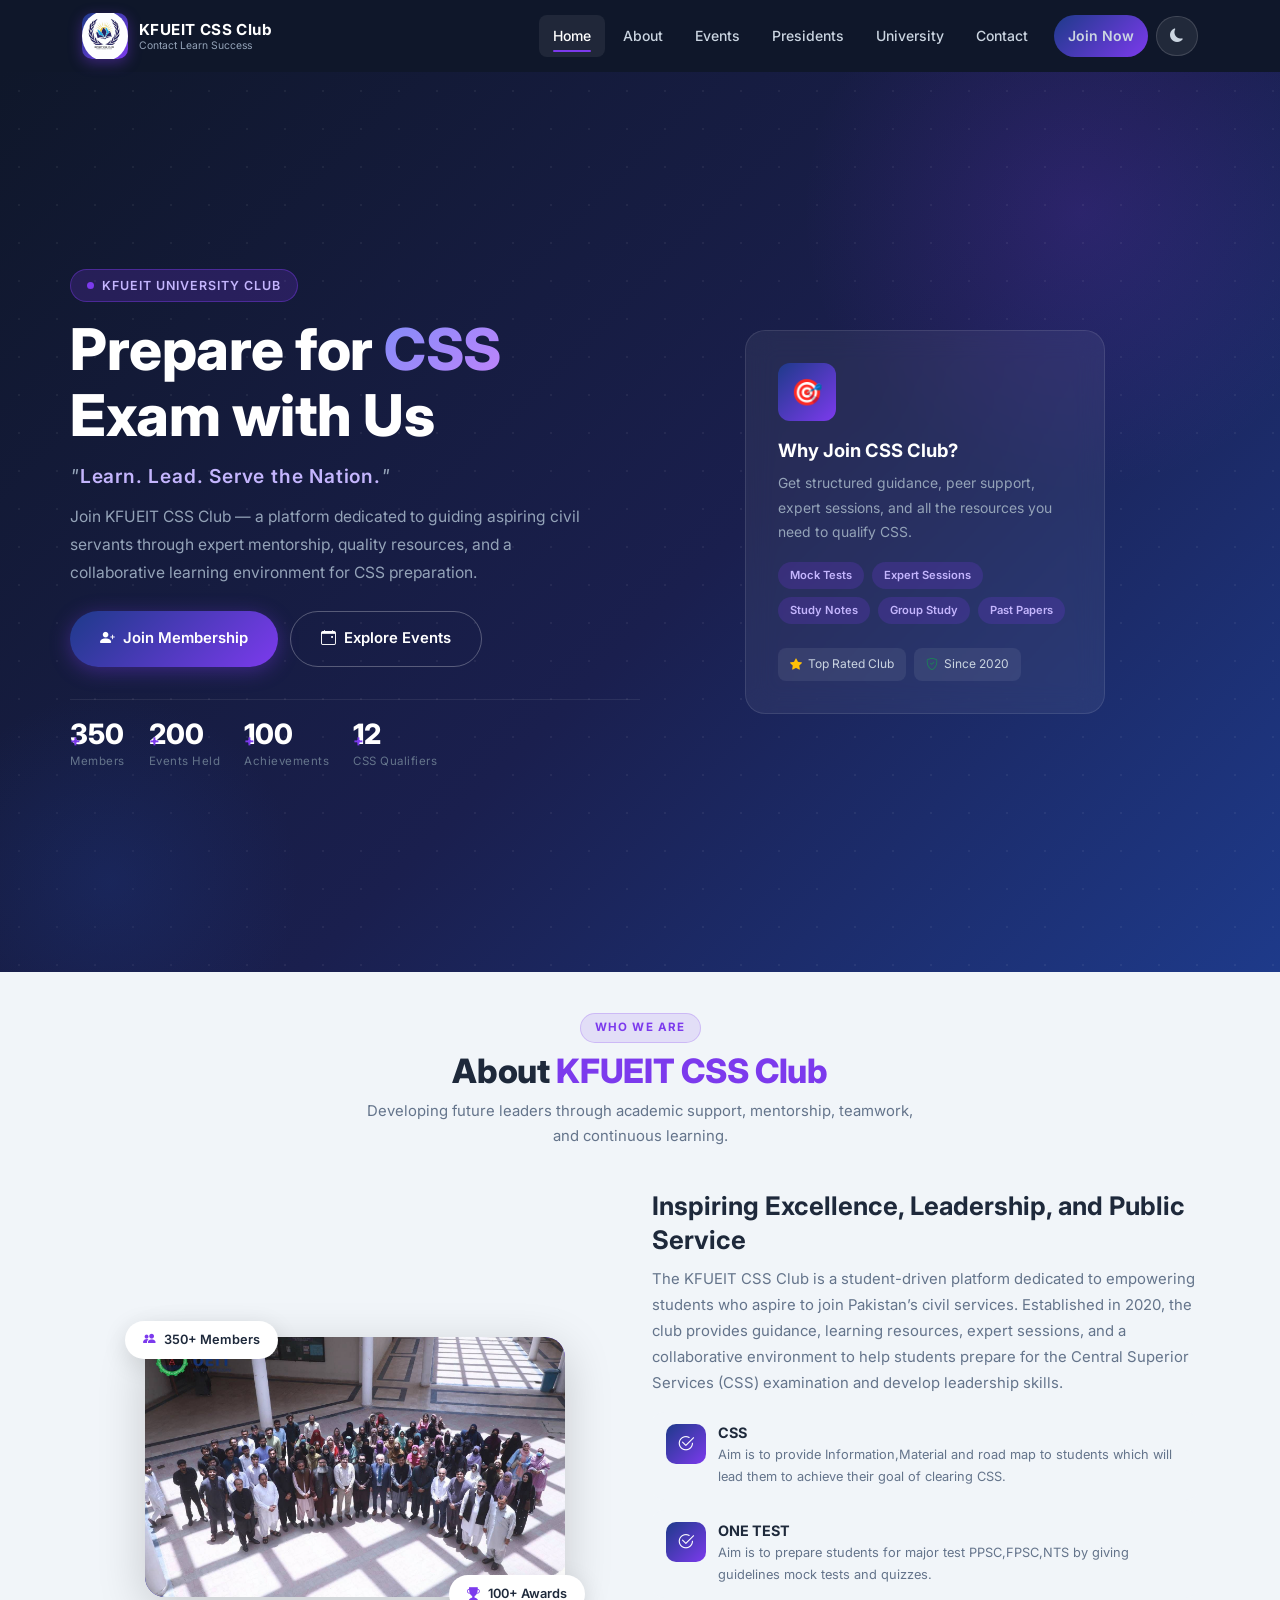
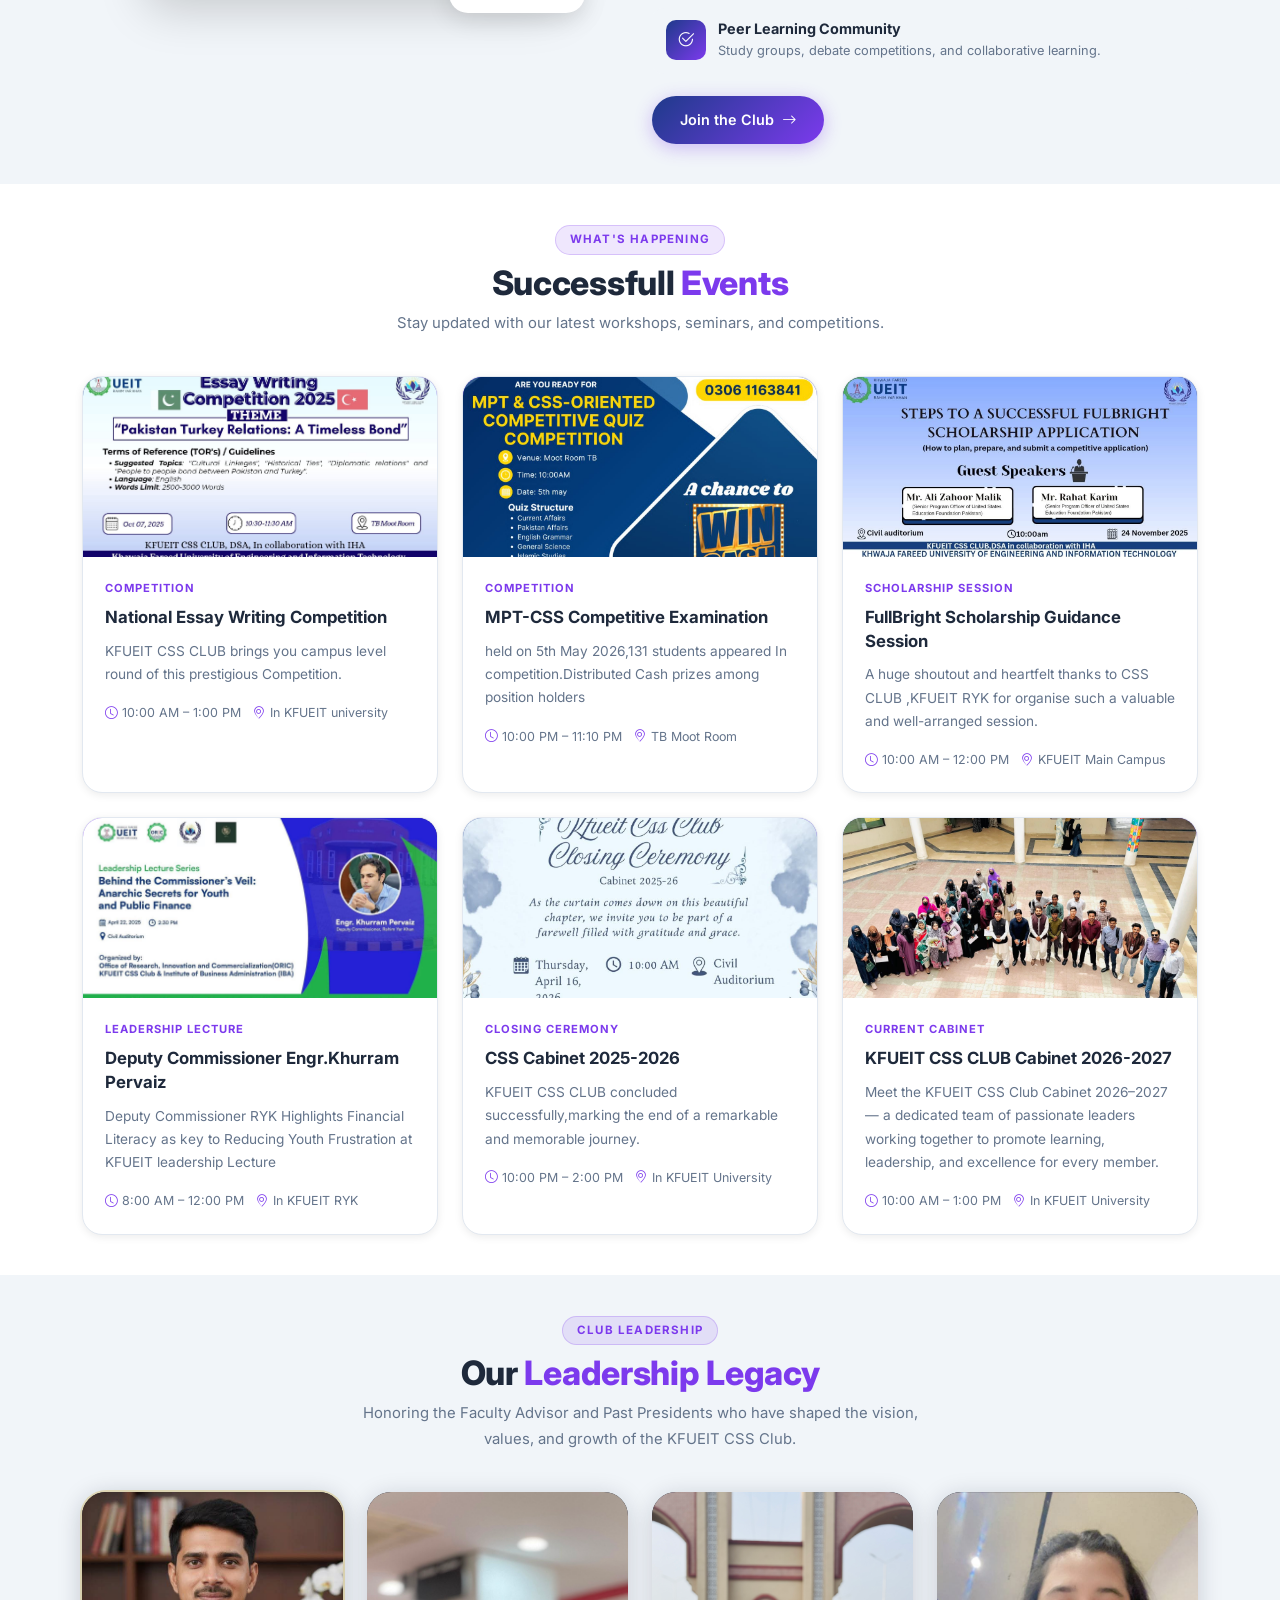
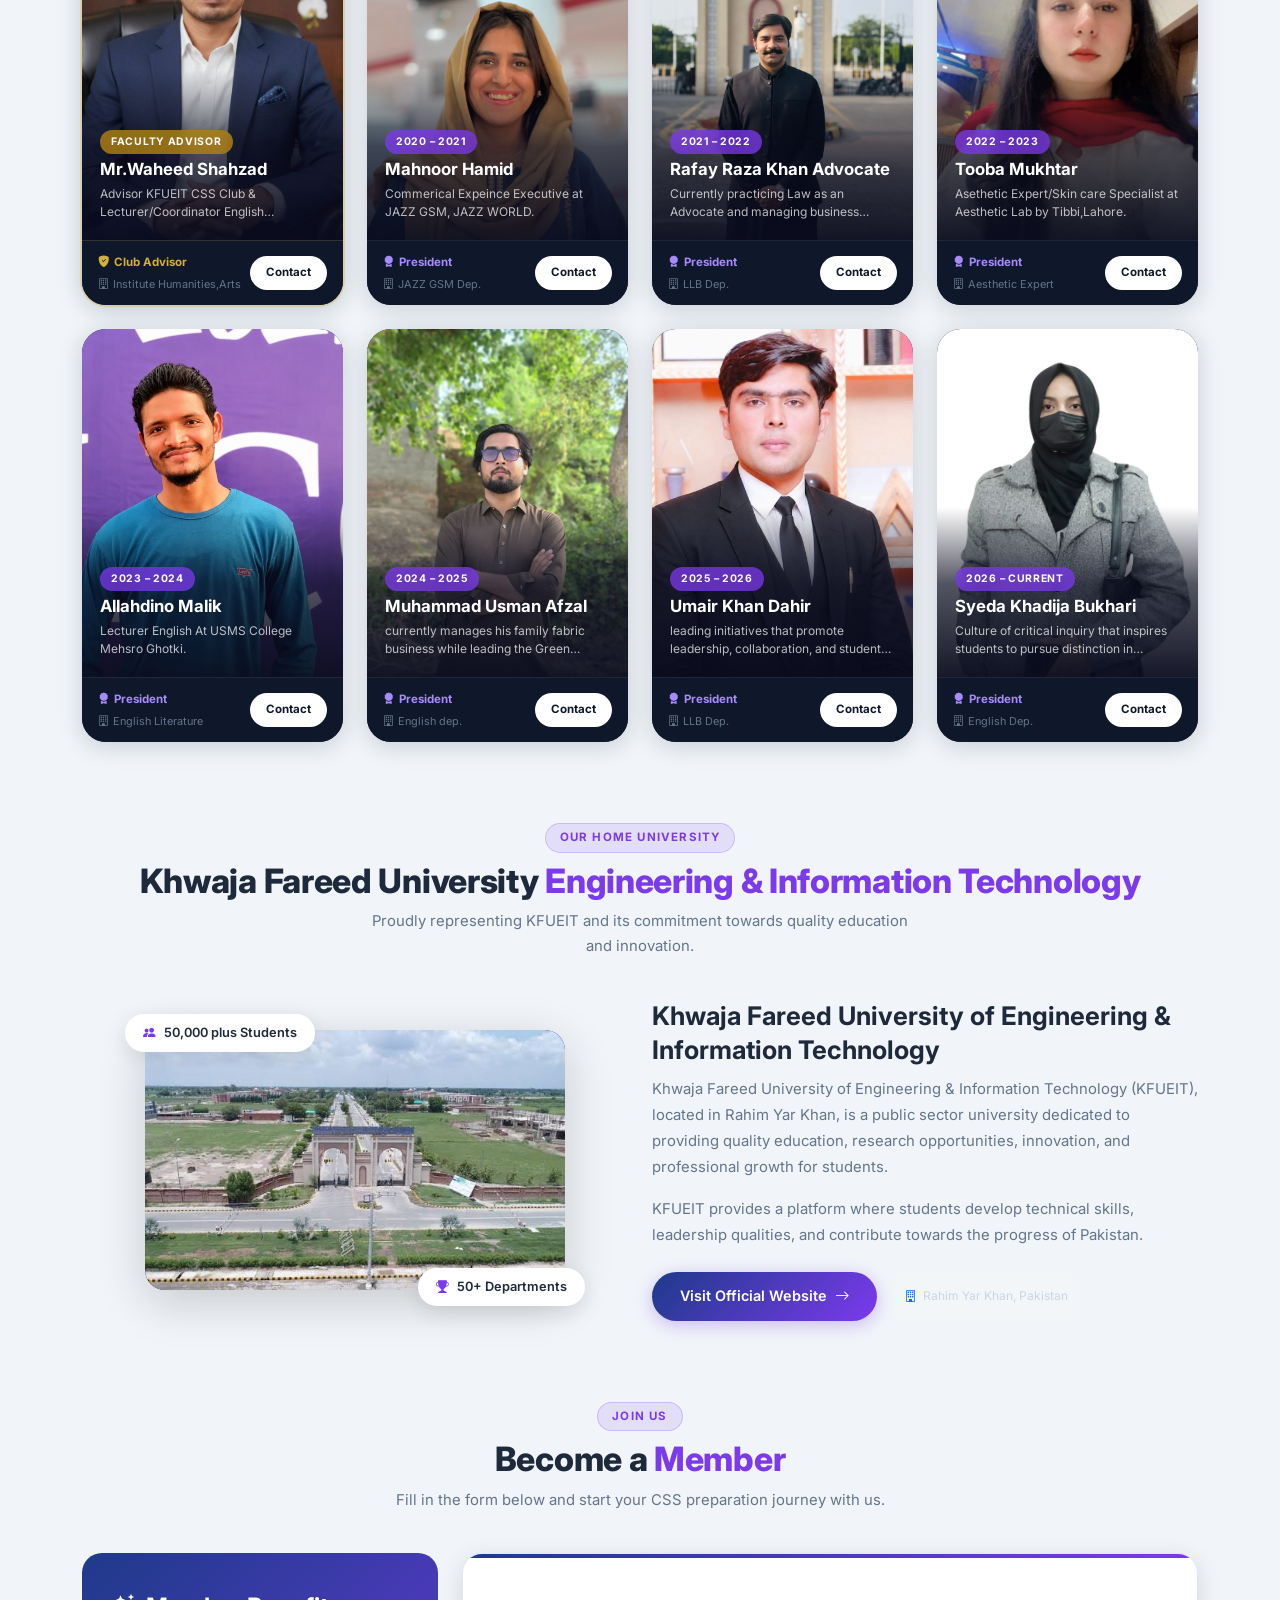
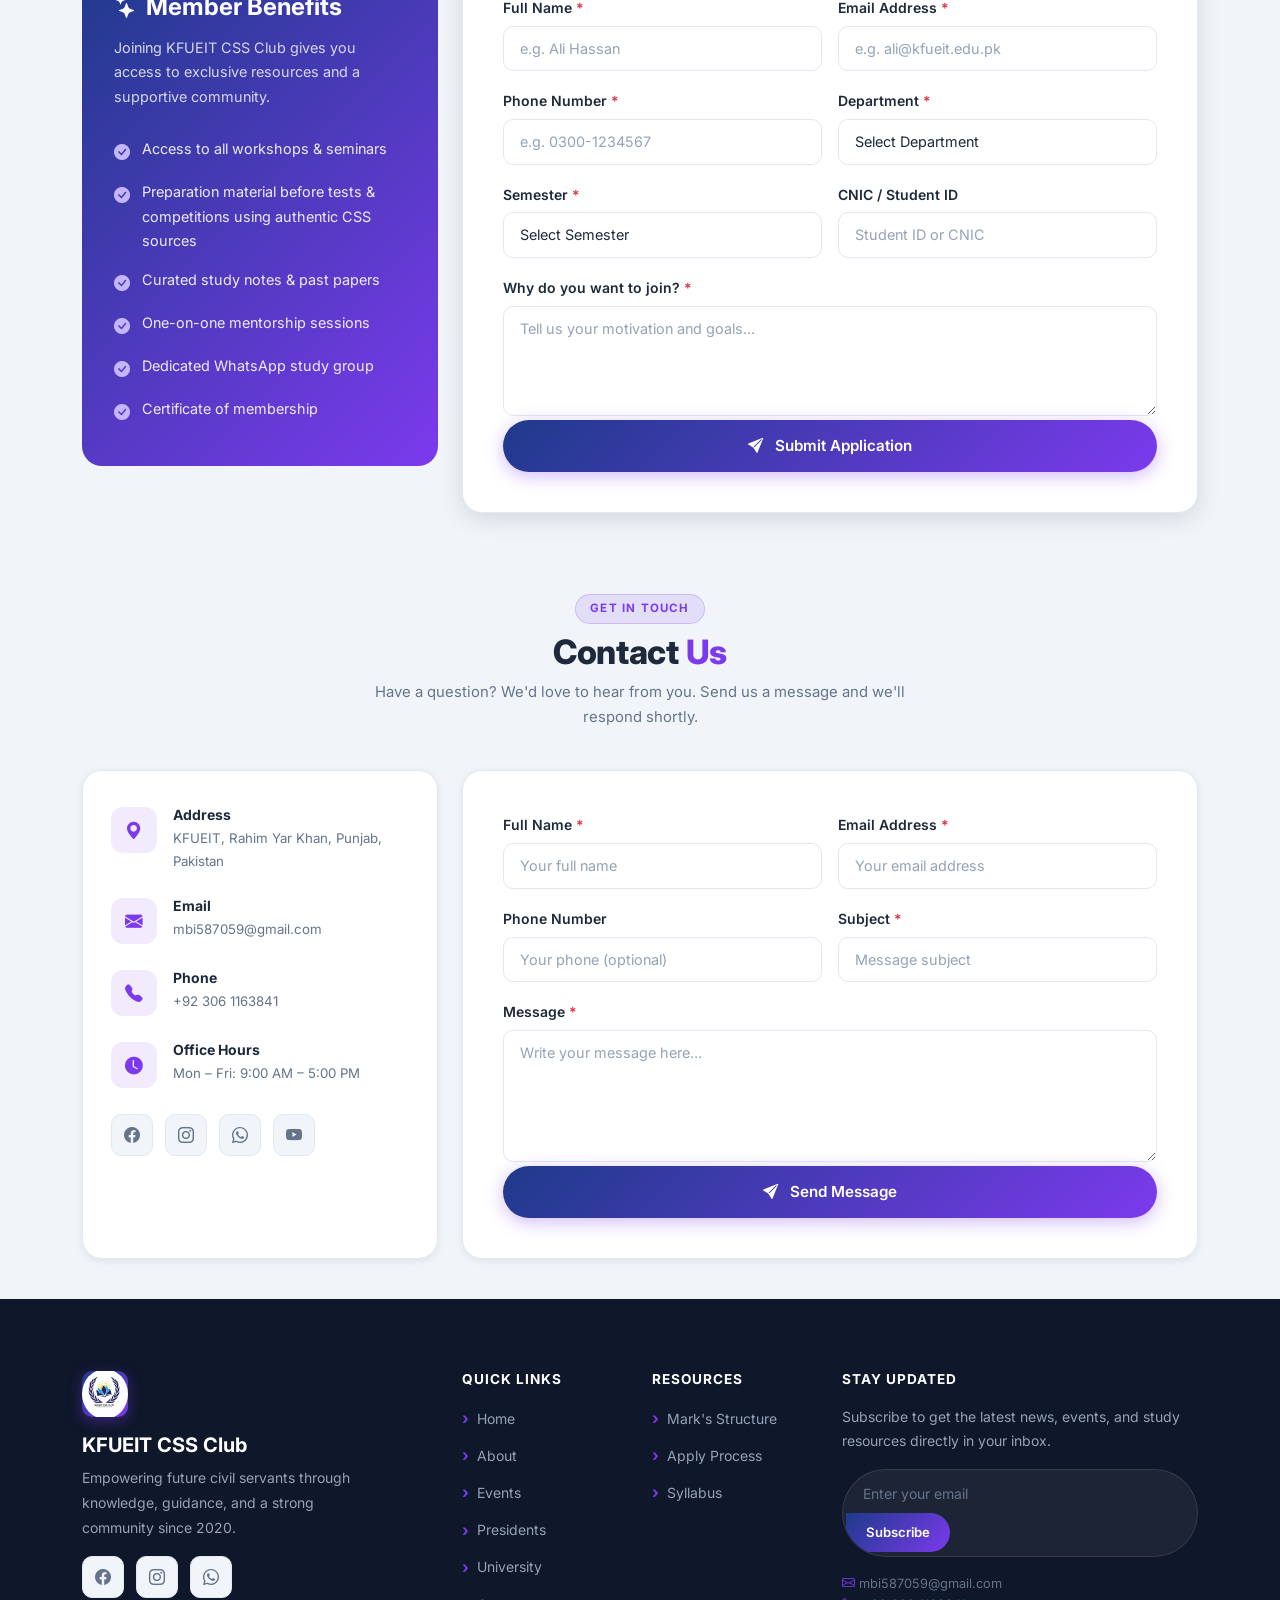
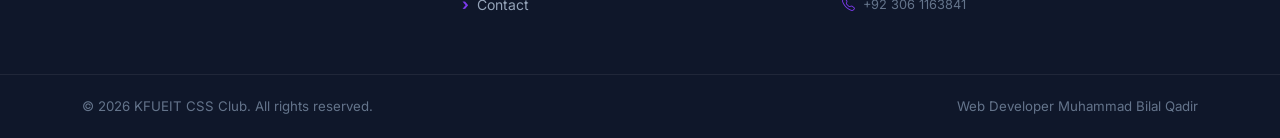
==== commit fcce84a1: "Save local changes before pull" ====
--- a/index.html
+++ b/index.html
@@ -627,7 +627,7 @@
     <div class="section-header text-center" data-aos="fade-up">
       <span class="section-badge">Club Leadership</span>
       <!-- <span class="section-badge"></span> -->
-      <h2 class="section-title">Our Leadership<span class="text-purple">Legacy</h2>
+      <h2 class="section-title">Our <span class="text-purple">Leadership Legacy</h2>
       <p class="section-desc">Honoring the Faculty Advisor and Past Presidents who have shaped the vision, values, and growth of the KFUEIT CSS Club.</p>
     </div>
 
